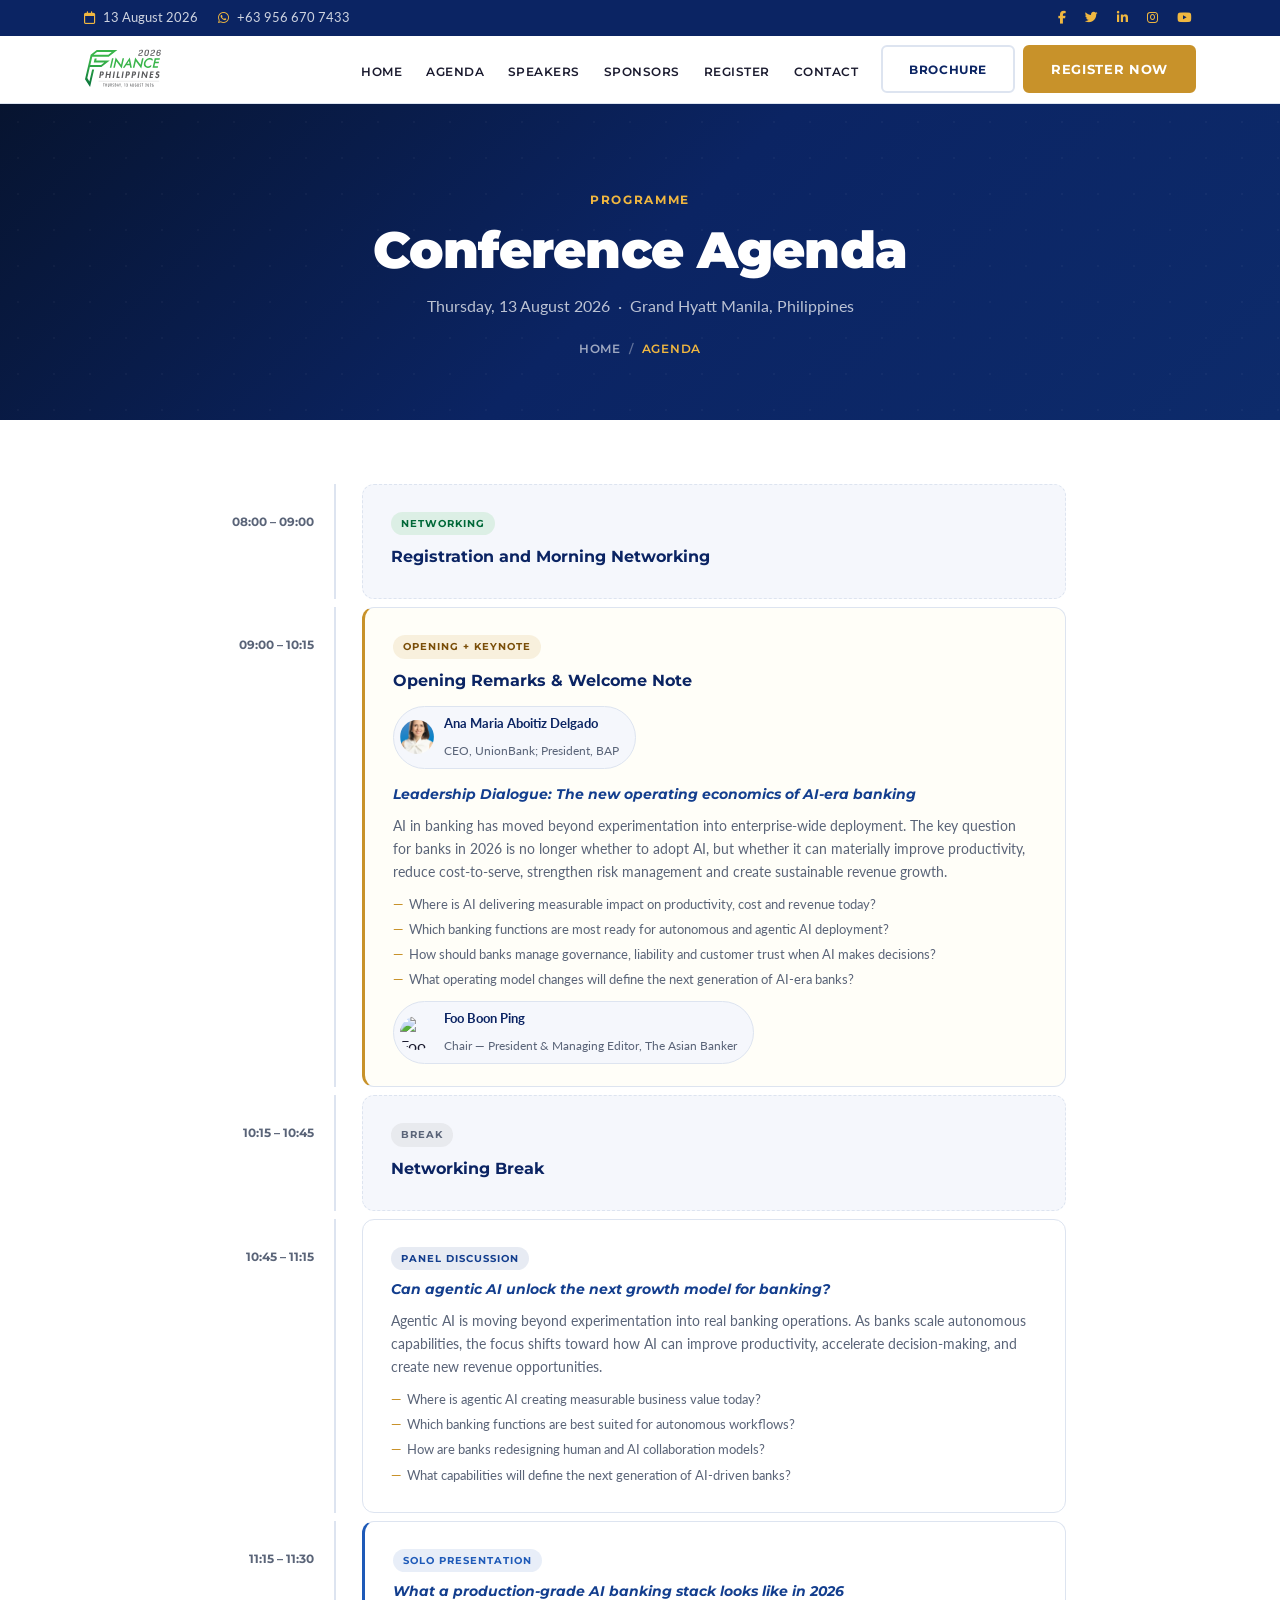
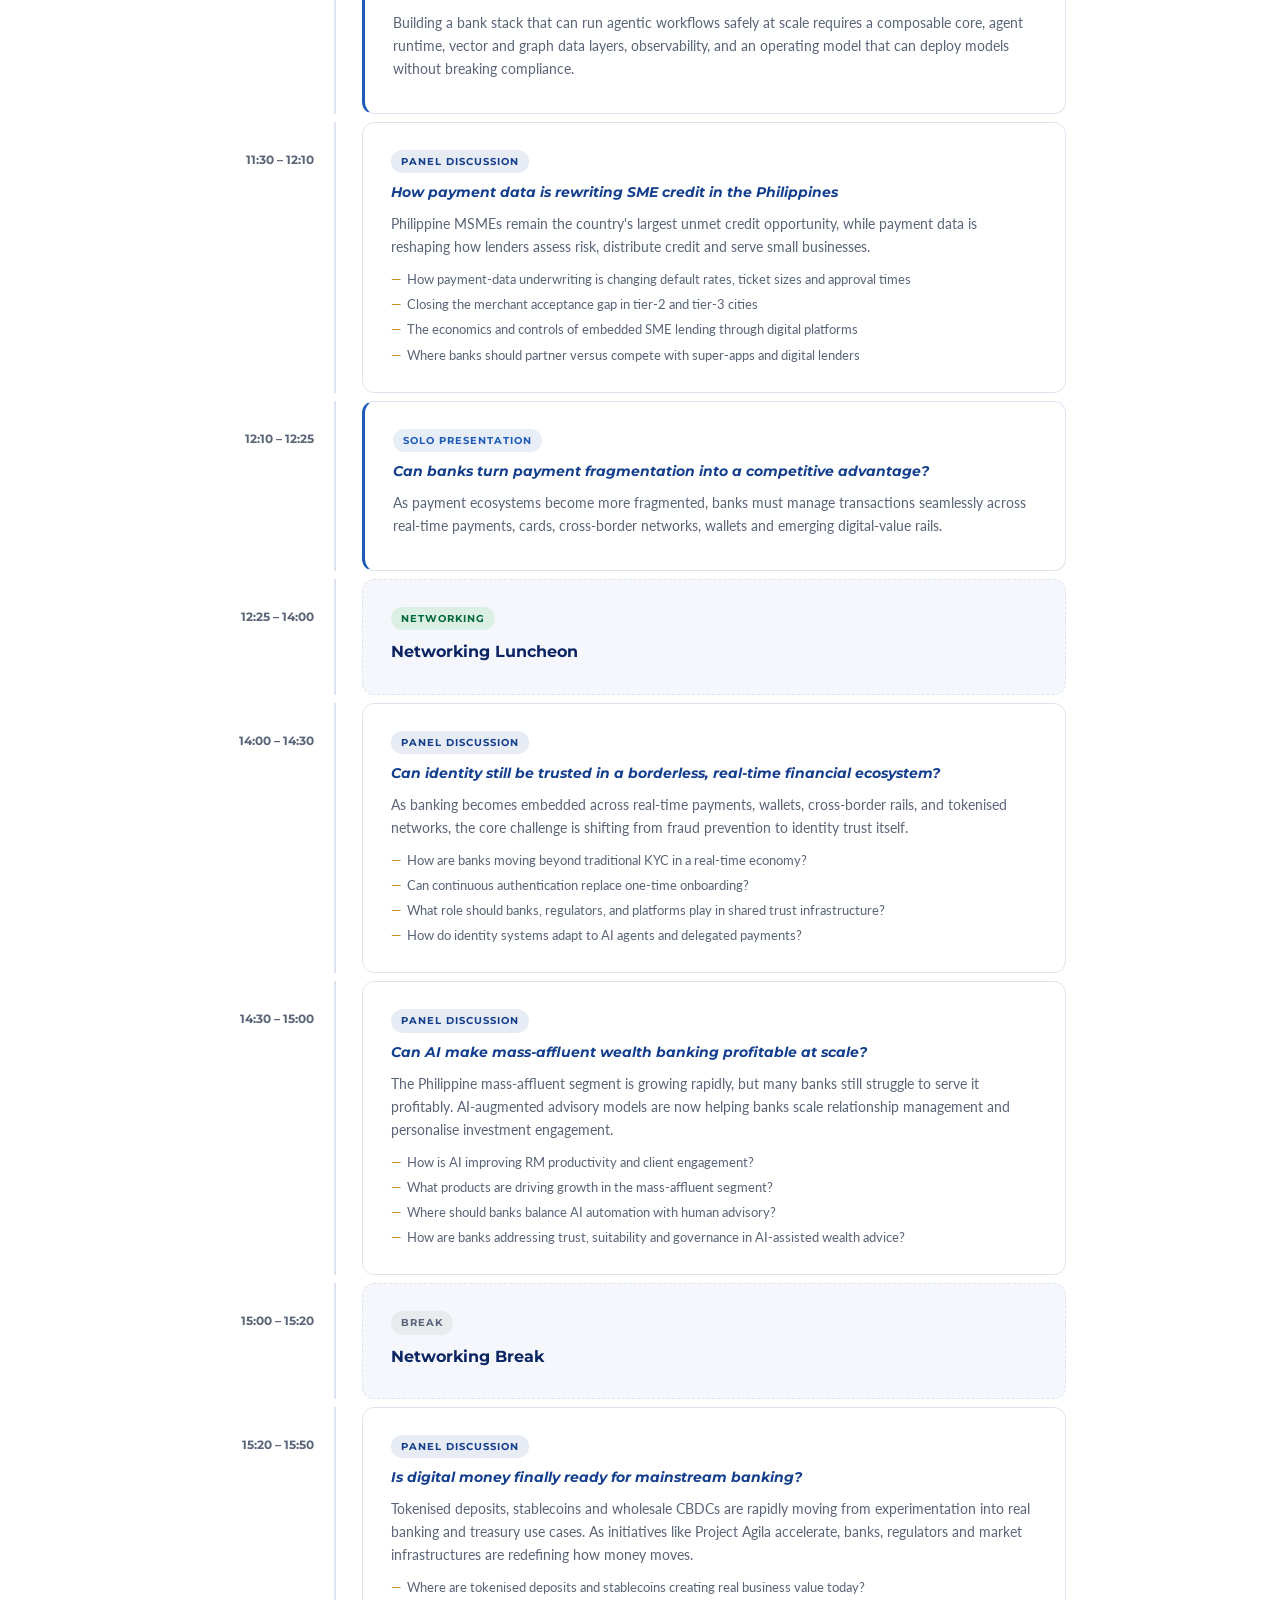
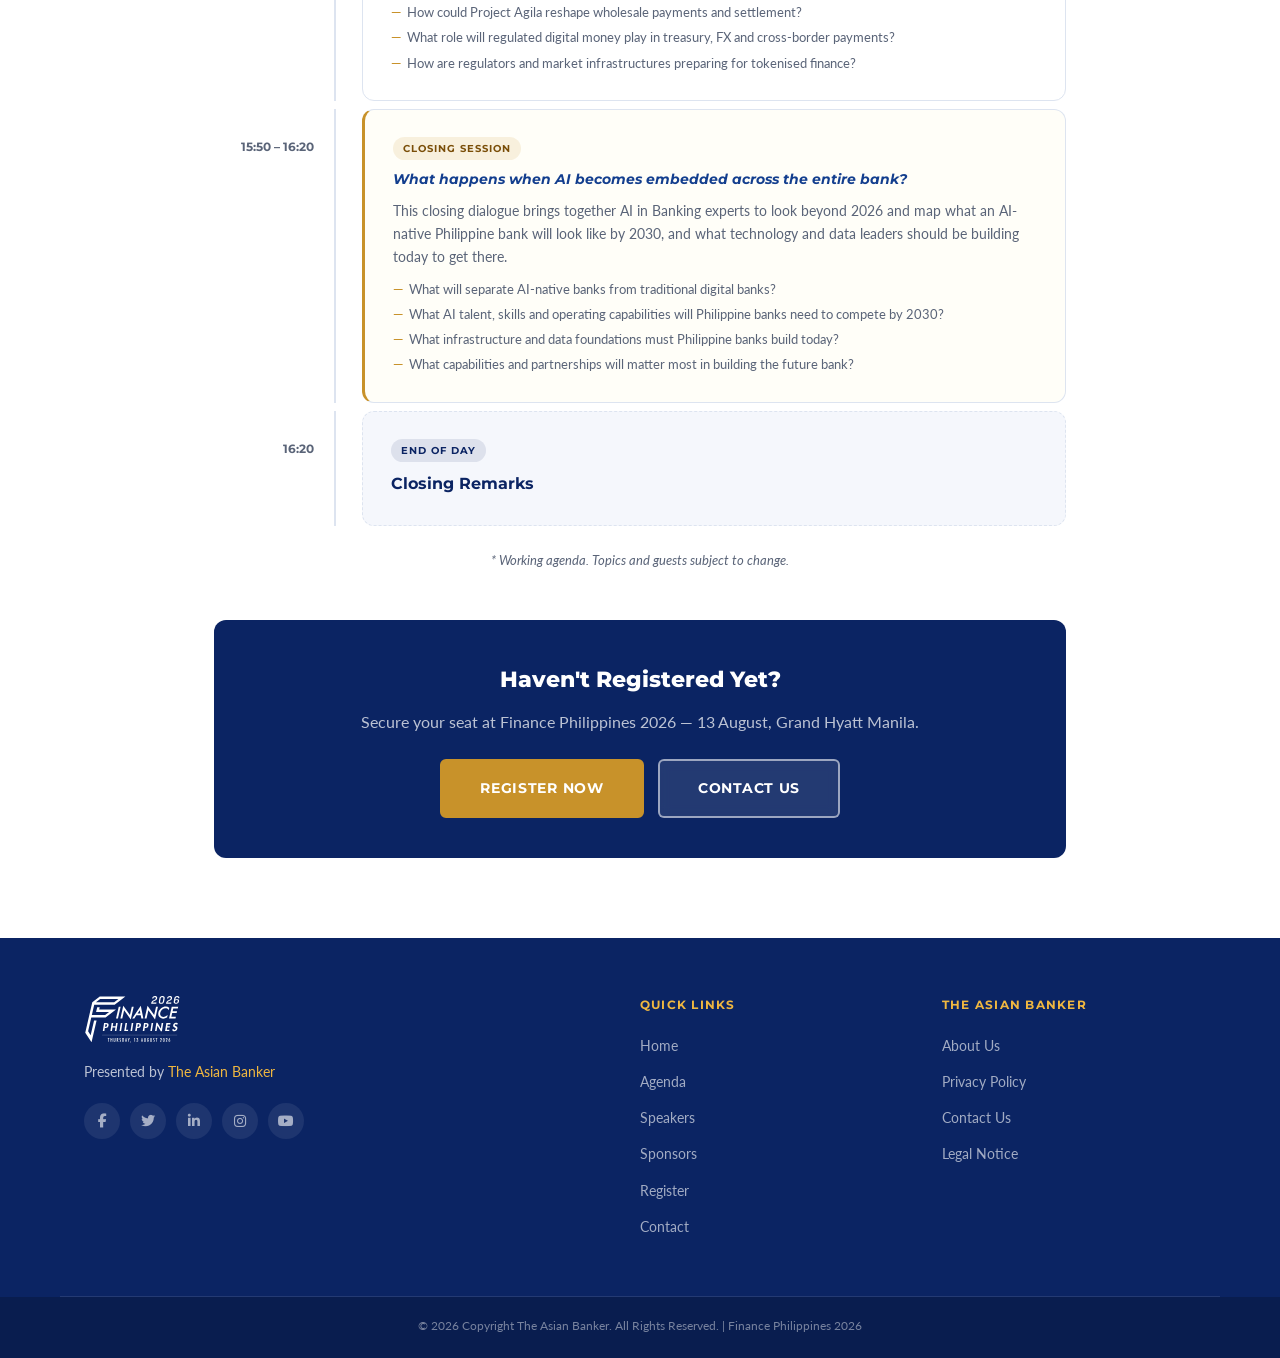
==== agenda.html @ be57d6a5 "Add files via upload" ====
<!DOCTYPE html>
<html lang="en">
<head>
  <meta charset="UTF-8"/>
  <meta name="viewport" content="width=device-width, initial-scale=1.0"/>
  <title>Conference Agenda | Finance Philippines 2026</title>
  <link rel="stylesheet" href="style.css"/>
  <link rel="stylesheet" href="inner.css"/>
  <link href="https://fonts.googleapis.com/css2?family=Lato:wght@300;400;700;900&family=Montserrat:wght@400;600;700;800;900&display=swap" rel="stylesheet"/>
  <link rel="stylesheet" href="https://cdnjs.cloudflare.com/ajax/libs/font-awesome/6.5.0/css/all.min.css"/>
</head>
<body>
<div class="topbar">
  <div class="topbar-inner">
    <span><i class="fa-regular fa-calendar"></i> 13 August 2026</span>
    <span><a href="https://wa.me/639566707433"><i class="fab fa-whatsapp"></i> +63 956 670 7433</a></span>
    <span class="topbar-social">
      <a href="https://www.facebook.com/TheAsianBanker" target="_blank"><i class="fab fa-facebook-f"></i></a>
      <a href="https://twitter.com/theasianbanker" target="_blank"><i class="fab fa-twitter"></i></a>
      <a href="https://www.linkedin.com/company/the-asian-banker" target="_blank"><i class="fab fa-linkedin-in"></i></a>
      <a href="https://instagram.com/theasianbankerofficial/" target="_blank"><i class="fab fa-instagram"></i></a>
      <a href="https://www.youtube.com/user/theasianbanker" target="_blank"><i class="fab fa-youtube"></i></a>
    </span>
  </div>
</div>
<nav class="navbar" id="navbar">
  <div class="nav-inner">
    <a href="index.html" class="nav-logo">
      <img src="TAB-Finance_Philippines-logo-01.svg" alt="Finance Philippines 2026" class="nav-logo-img"/>
    </a>
    <button class="nav-toggle" id="navToggle"><i class="fas fa-bars"></i></button>
    <ul class="nav-links" id="navLinks">
      <li><a href="index.html">Home</a></li>
      <li><a href="agenda.html">Agenda</a></li>
      <li><a href="speakers.html">Speakers</a></li>
      <li><a href="sponsors.html">Sponsors</a></li>
      <li><a href="register.html">Register</a></li>
      <li><a href="contact.html">Contact</a></li>
    </ul>
    <div class="nav-ctas">
      <a href="register.html" class="btn btn-outline-nav">Brochure</a>
      <a href="register.html" class="btn btn-primary">Register Now</a>
    </div>
  </div>
</nav>

<div class="inner-hero">
  <div class="container inner-hero-content">
    <span class="inner-hero-eyebrow">Programme</span>
    <h1>Conference Agenda</h1>
    <p>Thursday, 13 August 2026 &nbsp;·&nbsp; Grand Hyatt Manila, Philippines</p>
    <div class="inner-breadcrumb">
      <a href="index.html">Home</a><span>/</span><span class="current">Agenda</span>
    </div>
  </div>
</div>

<div class="inner-body">
  <div class="container" style="max-width:900px">

    <div class="agenda-inner-item" style="margin-bottom:8px">
      <div class="agenda-inner-time"><span>08:00 – 09:00</span></div>
      <div class="agenda-inner-body is-break"><span class="agenda-tag tag-networking">Networking</span>
        <p class="agenda-inner-title">Registration and Morning Networking</p></div>
    </div>

    <div class="agenda-inner-item">
      <div class="agenda-inner-time"><span>09:00 – 10:15</span></div>
      <div class="agenda-inner-body is-keynote">
        <span class="agenda-tag tag-keynote">Opening + Keynote</span>
        <p class="agenda-inner-title">Opening Remarks &amp; Welcome Note</p>
        <div class="agenda-inner-speaker">
          <img src="Ana-Maria.jpg" alt="Ana Maria Aboitiz Delgado"/>
          <div><strong>Ana Maria Aboitiz Delgado</strong><span>CEO, UnionBank; President, BAP</span></div>
        </div>
        <p class="agenda-inner-sub" style="margin-top:14px">Leadership Dialogue: The new operating economics of AI-era banking</p>
        <p class="agenda-inner-desc">AI in banking has moved beyond experimentation into enterprise-wide deployment. The key question for banks in 2026 is no longer whether to adopt AI, but whether it can materially improve productivity, reduce cost-to-serve, strengthen risk management and create sustainable revenue growth.</p>
        <ul class="agenda-inner-bullets">
          <li>Where is AI delivering measurable impact on productivity, cost and revenue today?</li>
          <li>Which banking functions are most ready for autonomous and agentic AI deployment?</li>
          <li>How should banks manage governance, liability and customer trust when AI makes decisions?</li>
          <li>What operating model changes will define the next generation of AI-era banks?</li>
        </ul>
        <div class="agenda-inner-speaker" style="margin-top:12px">
          <img src="https://www.theasianbanker.com/finance-philippines-2026/images/speaker-2025/Foo-Boon.png" alt="Foo Boon Ping"/>
          <div><strong>Foo Boon Ping</strong><span>Chair — President &amp; Managing Editor, The Asian Banker</span></div>
        </div>
      </div>
    </div>

    <div class="agenda-inner-item">
      <div class="agenda-inner-time"><span>10:15 – 10:45</span></div>
      <div class="agenda-inner-body is-break"><span class="agenda-tag tag-break">Break</span>
        <p class="agenda-inner-title">Networking Break</p></div>
    </div>

    <div class="agenda-inner-item">
      <div class="agenda-inner-time"><span>10:45 – 11:15</span></div>
      <div class="agenda-inner-body">
        <span class="agenda-tag tag-panel">Panel Discussion</span>
        <p class="agenda-inner-sub">Can agentic AI unlock the next growth model for banking?</p>
        <p class="agenda-inner-desc">Agentic AI is moving beyond experimentation into real banking operations. As banks scale autonomous capabilities, the focus shifts toward how AI can improve productivity, accelerate decision-making, and create new revenue opportunities.</p>
        <ul class="agenda-inner-bullets">
          <li>Where is agentic AI creating measurable business value today?</li>
          <li>Which banking functions are best suited for autonomous workflows?</li>
          <li>How are banks redesigning human and AI collaboration models?</li>
          <li>What capabilities will define the next generation of AI-driven banks?</li>
        </ul>
      </div>
    </div>

    <div class="agenda-inner-item">
      <div class="agenda-inner-time"><span>11:15 – 11:30</span></div>
      <div class="agenda-inner-body is-solo">
        <span class="agenda-tag tag-solo">Solo Presentation</span>
        <p class="agenda-inner-sub">What a production-grade AI banking stack looks like in 2026</p>
        <p class="agenda-inner-desc">Building a bank stack that can run agentic workflows safely at scale requires a composable core, agent runtime, vector and graph data layers, observability, and an operating model that can deploy models without breaking compliance.</p>
      </div>
    </div>

    <div class="agenda-inner-item">
      <div class="agenda-inner-time"><span>11:30 – 12:10</span></div>
      <div class="agenda-inner-body">
        <span class="agenda-tag tag-panel">Panel Discussion</span>
        <p class="agenda-inner-sub">How payment data is rewriting SME credit in the Philippines</p>
        <p class="agenda-inner-desc">Philippine MSMEs remain the country's largest unmet credit opportunity, while payment data is reshaping how lenders assess risk, distribute credit and serve small businesses.</p>
        <ul class="agenda-inner-bullets">
          <li>How payment-data underwriting is changing default rates, ticket sizes and approval times</li>
          <li>Closing the merchant acceptance gap in tier-2 and tier-3 cities</li>
          <li>The economics and controls of embedded SME lending through digital platforms</li>
          <li>Where banks should partner versus compete with super-apps and digital lenders</li>
        </ul>
      </div>
    </div>

    <div class="agenda-inner-item">
      <div class="agenda-inner-time"><span>12:10 – 12:25</span></div>
      <div class="agenda-inner-body is-solo">
        <span class="agenda-tag tag-solo">Solo Presentation</span>
        <p class="agenda-inner-sub">Can banks turn payment fragmentation into a competitive advantage?</p>
        <p class="agenda-inner-desc">As payment ecosystems become more fragmented, banks must manage transactions seamlessly across real-time payments, cards, cross-border networks, wallets and emerging digital-value rails.</p>
      </div>
    </div>

    <div class="agenda-inner-item">
      <div class="agenda-inner-time"><span>12:25 – 14:00</span></div>
      <div class="agenda-inner-body is-break"><span class="agenda-tag tag-networking">Networking</span>
        <p class="agenda-inner-title">Networking Luncheon</p></div>
    </div>

    <div class="agenda-inner-item">
      <div class="agenda-inner-time"><span>14:00 – 14:30</span></div>
      <div class="agenda-inner-body">
        <span class="agenda-tag tag-panel">Panel Discussion</span>
        <p class="agenda-inner-sub">Can identity still be trusted in a borderless, real-time financial ecosystem?</p>
        <p class="agenda-inner-desc">As banking becomes embedded across real-time payments, wallets, cross-border rails, and tokenised networks, the core challenge is shifting from fraud prevention to identity trust itself.</p>
        <ul class="agenda-inner-bullets">
          <li>How are banks moving beyond traditional KYC in a real-time economy?</li>
          <li>Can continuous authentication replace one-time onboarding?</li>
          <li>What role should banks, regulators, and platforms play in shared trust infrastructure?</li>
          <li>How do identity systems adapt to AI agents and delegated payments?</li>
        </ul>
      </div>
    </div>

    <div class="agenda-inner-item">
      <div class="agenda-inner-time"><span>14:30 – 15:00</span></div>
      <div class="agenda-inner-body">
        <span class="agenda-tag tag-panel">Panel Discussion</span>
        <p class="agenda-inner-sub">Can AI make mass-affluent wealth banking profitable at scale?</p>
        <p class="agenda-inner-desc">The Philippine mass-affluent segment is growing rapidly, but many banks still struggle to serve it profitably. AI-augmented advisory models are now helping banks scale relationship management and personalise investment engagement.</p>
        <ul class="agenda-inner-bullets">
          <li>How is AI improving RM productivity and client engagement?</li>
          <li>What products are driving growth in the mass-affluent segment?</li>
          <li>Where should banks balance AI automation with human advisory?</li>
          <li>How are banks addressing trust, suitability and governance in AI-assisted wealth advice?</li>
        </ul>
      </div>
    </div>

    <div class="agenda-inner-item">
      <div class="agenda-inner-time"><span>15:00 – 15:20</span></div>
      <div class="agenda-inner-body is-break"><span class="agenda-tag tag-break">Break</span>
        <p class="agenda-inner-title">Networking Break</p></div>
    </div>

    <div class="agenda-inner-item">
      <div class="agenda-inner-time"><span>15:20 – 15:50</span></div>
      <div class="agenda-inner-body">
        <span class="agenda-tag tag-panel">Panel Discussion</span>
        <p class="agenda-inner-sub">Is digital money finally ready for mainstream banking?</p>
        <p class="agenda-inner-desc">Tokenised deposits, stablecoins and wholesale CBDCs are rapidly moving from experimentation into real banking and treasury use cases. As initiatives like Project Agila accelerate, banks, regulators and market infrastructures are redefining how money moves.</p>
        <ul class="agenda-inner-bullets">
          <li>Where are tokenised deposits and stablecoins creating real business value today?</li>
          <li>How could Project Agila reshape wholesale payments and settlement?</li>
          <li>What role will regulated digital money play in treasury, FX and cross-border payments?</li>
          <li>How are regulators and market infrastructures preparing for tokenised finance?</li>
        </ul>
      </div>
    </div>

    <div class="agenda-inner-item">
      <div class="agenda-inner-time"><span>15:50 – 16:20</span></div>
      <div class="agenda-inner-body is-keynote">
        <span class="agenda-tag tag-keynote">Closing Session</span>
        <p class="agenda-inner-sub">What happens when AI becomes embedded across the entire bank?</p>
        <p class="agenda-inner-desc">This closing dialogue brings together AI in Banking experts to look beyond 2026 and map what an AI-native Philippine bank will look like by 2030, and what technology and data leaders should be building today to get there.</p>
        <ul class="agenda-inner-bullets">
          <li>What will separate AI-native banks from traditional digital banks?</li>
          <li>What AI talent, skills and operating capabilities will Philippine banks need to compete by 2030?</li>
          <li>What infrastructure and data foundations must Philippine banks build today?</li>
          <li>What capabilities and partnerships will matter most in building the future bank?</li>
        </ul>
      </div>
    </div>

    <div class="agenda-inner-item">
      <div class="agenda-inner-time"><span>16:20</span></div>
      <div class="agenda-inner-body is-break"><span class="agenda-tag tag-closing">End of Day</span>
        <p class="agenda-inner-title">Closing Remarks</p></div>
    </div>

    <p style="text-align:center;font-size:.8rem;color:var(--muted);margin-top:24px;font-style:italic">* Working agenda. Topics and guests subject to change.</p>

    <div style="text-align:center;margin-top:48px;padding:40px;background:var(--blue-deep);border-radius:var(--r-lg)">
      <h3 style="font-family:'Montserrat',sans-serif;font-size:1.4rem;font-weight:800;color:var(--white);margin-bottom:10px">Haven't Registered Yet?</h3>
      <p style="color:rgba(255,255,255,.72);margin-bottom:24px">Secure your seat at Finance Philippines 2026 — 13 August, Grand Hyatt Manila.</p>
      <div style="display:flex;gap:14px;justify-content:center;flex-wrap:wrap">
        <a href="https://www.theasianbanker.com/finance-philippines-2026/register-now" class="btn btn-primary btn-lg" target="_blank">Register Now</a>
        <a href="contact.html" class="btn btn-ghost btn-lg">Contact Us</a>
      </div>
    </div>
  </div>
</div>

<footer class="footer">
  <div class="container footer-inner">
    <div class="footer-brand">
      <img src="TAB-Finance_Philippines-logo-01.svg" alt="Finance Philippines 2026" class="footer-logo"/>
      <p>Presented by <a href="https://www.theasianbanker.com" target="_blank">The Asian Banker</a></p>
      <div class="footer-social">
        <a href="https://www.facebook.com/TheAsianBanker" target="_blank"><i class="fab fa-facebook-f"></i></a>
        <a href="https://twitter.com/theasianbanker" target="_blank"><i class="fab fa-twitter"></i></a>
        <a href="https://www.linkedin.com/company/the-asian-banker" target="_blank"><i class="fab fa-linkedin-in"></i></a>
        <a href="https://instagram.com/theasianbankerofficial/" target="_blank"><i class="fab fa-instagram"></i></a>
        <a href="https://www.youtube.com/user/theasianbanker" target="_blank"><i class="fab fa-youtube"></i></a>
      </div>
    </div>
    <div class="footer-links"><h5>Quick Links</h5><ul>
      <li><a href="index.html">Home</a></li>
      <li><a href="agenda.html">Agenda</a></li>
      <li><a href="speakers.html">Speakers</a></li>
      <li><a href="sponsors.html">Sponsors</a></li>
      <li><a href="register.html">Register</a></li>
      <li><a href="contact.html">Contact</a></li>
    </ul></div>
    <div class="footer-links"><h5>The Asian Banker</h5><ul>
      <li><a href="https://www.theasianbanker.com/tab-about-us" target="_blank">About Us</a></li>
      <li><a href="https://www.theasianbanker.com/tab-privacy-policy" target="_blank">Privacy Policy</a></li>
      <li><a href="https://www.theasianbanker.com/tab-contact-us" target="_blank">Contact Us</a></li>
      <li><a href="https://www.theasianbanker.com/legal-notice" target="_blank">Legal Notice</a></li>
    </ul></div>
  </div>
  <div class="footer-bottom"><div class="container">
    <p>© 2026 Copyright The Asian Banker. All Rights Reserved. | Finance Philippines 2026</p>
  </div></div>
</footer>
<a href="#" class="back-to-top" id="backToTop"><i class="fas fa-chevron-up"></i></a>
<script>
  window.addEventListener("scroll",()=>{
    document.getElementById("navbar").classList.toggle("scrolled",window.scrollY>60);
    document.getElementById("backToTop").classList.toggle("visible",window.scrollY>300);
  });
  document.getElementById("navToggle").addEventListener("click",()=>{
    document.getElementById("navLinks").classList.toggle("open");
  });
</script>
</body>
</html>
---- style.css ----
/* ============================================================
   Finance Philippines 2026 — style.css v6
   ============================================================ */
*,*::before,*::after{box-sizing:border-box;margin:0;padding:0}
:root{
  --blue-deep:#0b2463;--blue-mid:#133e8e;--blue-light:#1e5ab8;--blue-pale:#e8eef8;
  --green:#39b54a;--green-dark:#006838;
  --gold:#c8922a;--gold-lt:#f0b740;
  --white:#ffffff;--off-white:#f5f7fc;
  --text:#1a1a2e;--muted:#5a6478;--border:#dde4f0;
  --sh-sm:0 2px 8px rgba(11,36,99,.07);
  --sh-md:0 6px 24px rgba(11,36,99,.13);
  --sh-lg:0 16px 48px rgba(11,36,99,.18);
  --r:6px;--r-lg:12px;--t:.22s ease;--nav-h:68px;
}
html{scroll-behavior:smooth}
body{font-family:'Lato',sans-serif;color:var(--text);background:var(--white);line-height:1.7;font-size:16px}
img{max-width:100%;height:auto;display:block}
a{color:inherit;text-decoration:none;transition:color var(--t)}
ul{list-style:none}
.container{max-width:1160px;margin:0 auto;padding:0 24px}

/* BUTTONS */
.btn{display:inline-flex;align-items:center;justify-content:center;gap:8px;padding:11px 26px;border-radius:var(--r);font-family:'Montserrat',sans-serif;font-weight:700;font-size:.82rem;letter-spacing:.05em;text-transform:uppercase;cursor:pointer;border:2px solid transparent;transition:all var(--t);white-space:nowrap}
.btn:hover{transform:translateY(-2px)}
.btn-primary{background:var(--gold);color:var(--white);border-color:var(--gold)}
.btn-primary:hover{background:#a87220;border-color:#a87220;box-shadow:0 4px 16px rgba(200,146,42,.4)}
.btn-outline{background:transparent;color:var(--blue-deep);border-color:var(--blue-deep)}
.btn-outline:hover{background:var(--blue-deep);color:var(--white)}
.btn-outline-nav{background:transparent;color:var(--blue-deep);border-color:var(--border);font-size:.78rem}
.btn-outline-nav:hover{border-color:var(--blue-mid);background:var(--off-white)}
.btn-ghost{background:rgba(255,255,255,.10);color:var(--white);border-color:rgba(255,255,255,.55);backdrop-filter:blur(6px)}
.btn-ghost:hover{background:rgba(255,255,255,.22);border-color:rgba(255,255,255,.9)}
.btn-gold{background:var(--gold);color:var(--white);border-color:var(--gold)}
.btn-gold:hover{background:#a87220;box-shadow:0 4px 16px rgba(200,146,42,.4)}
.btn-white-outline{background:rgba(255,255,255,.08);color:var(--white);border-color:rgba(255,255,255,.4)}
.btn-white-outline:hover{background:rgba(255,255,255,.18);border-color:rgba(255,255,255,.8)}
.btn-lg{padding:15px 38px;font-size:.9rem}
.btn-full{width:100%}

/* TOPBAR */
.topbar{background:var(--blue-deep);color:rgba(255,255,255,.8);font-size:.8rem;padding:7px 0}
.topbar-inner{display:flex;align-items:center;gap:20px;max-width:1160px;margin:0 auto;padding:0 24px;flex-wrap:wrap}
.topbar a{color:rgba(255,255,255,.8)}.topbar a:hover{color:var(--gold-lt)}
.topbar i{margin-right:5px;color:var(--gold-lt)}
.topbar-social{margin-left:auto;display:flex;gap:14px}

/* NAVBAR */
.navbar{position:sticky;top:0;z-index:1000;background:var(--white);border-bottom:1px solid var(--border);height:var(--nav-h);transition:box-shadow var(--t)}
.navbar.scrolled{box-shadow:var(--sh-md)}
.nav-inner{display:flex;align-items:center;gap:12px;height:100%;max-width:1160px;margin:0 auto;padding:0 24px}
.nav-logo{flex-shrink:0}.nav-logo-img{height:42px;width:auto}
.nav-links{display:flex;align-items:center;gap:2px;margin-left:auto}
.nav-links a{padding:7px 11px;font-family:'Montserrat',sans-serif;font-size:.76rem;font-weight:600;letter-spacing:.04em;color:var(--text);border-radius:var(--r);text-transform:uppercase}
.nav-links a:hover{color:var(--blue-mid);background:var(--off-white)}
.nav-ctas{display:flex;gap:8px;flex-shrink:0}
.nav-toggle{display:none;background:none;border:none;font-size:1.4rem;color:var(--blue-deep);cursor:pointer;margin-left:auto}

/* HERO — VIDEO */
.hero{position:relative;min-height:100vh;display:flex;align-items:center;justify-content:center;text-align:center;padding:80px 24px 70px;overflow:hidden;background:#040c28}
.hero-video{position:absolute;inset:0;width:100%;height:100%;object-fit:cover;object-position:center;z-index:0}
.hero-overlay{position:absolute;inset:0;z-index:1;background:linear-gradient(to bottom,rgba(4,12,40,.72) 0%,rgba(8,22,66,.52) 35%,rgba(8,22,66,.55) 65%,rgba(4,12,40,.82) 100%)}
.hero-vignette{position:absolute;inset:0;z-index:2;background:radial-gradient(ellipse 85% 75% at 50% 50%,transparent 40%,rgba(4,10,35,.65) 100%);pointer-events:none}
.hero-content{position:relative;z-index:3;max-width:1000px}
.hero-theme{font-family:'Montserrat',sans-serif;font-size:clamp(3.8rem,9vw,7rem);font-weight:900;color:var(--white);line-height:1.0;letter-spacing:-.03em;margin-bottom:40px;text-shadow:0 2px 4px rgba(0,0,0,.6),0 8px 24px rgba(0,0,0,.5),0 0 80px rgba(4,12,40,.7)}
.hero-theme span{color:var(--gold-lt);display:block}
.hero-meta-strip{display:flex;justify-content:center;align-items:center;flex-wrap:wrap;gap:8px 16px;margin-bottom:52px}
.hero-meta-item{display:flex;align-items:center;gap:10px;color:rgba(255,255,255,.97);font-size:1.2rem;font-weight:700;font-family:'Montserrat',sans-serif;text-shadow:0 1px 8px rgba(0,0,0,.6)}
.hero-meta-item i{color:var(--gold-lt);font-size:1.05rem}
.hero-meta-sep{color:rgba(255,255,255,.35);font-size:1.8rem;line-height:1}
.hero-buttons{display:flex;gap:16px;justify-content:center;flex-wrap:wrap}
.hero-scroll-hint{position:absolute;bottom:28px;left:50%;transform:translateX(-50%);color:rgba(255,255,255,.5);font-size:1.1rem;animation:bounce 2.2s infinite;z-index:3}
@keyframes bounce{0%,100%{transform:translateX(-50%) translateY(0)}50%{transform:translateX(-50%) translateY(9px)}}

/* SECTIONS */
.section{padding:80px 0}
.section-header{text-align:center;margin-bottom:48px}
.section-eyebrow{display:inline-block;font-family:'Montserrat',sans-serif;font-size:.74rem;font-weight:700;letter-spacing:.14em;text-transform:uppercase;color:var(--green);margin-bottom:10px}
.eyebrow-gold{color:var(--gold-lt)}
.eyebrow-light{color:rgba(255,255,255,.6)}
.section-title{font-family:'Montserrat',sans-serif;font-size:clamp(1.6rem,3.5vw,2.2rem);font-weight:800;color:var(--blue-deep);margin-bottom:12px}
.title-bar{width:48px;height:4px;background:var(--gold);border-radius:4px;margin:0 auto 14px}
.section-sub{color:var(--muted);font-size:.96rem;max-width:600px;margin:0 auto}
.section-footer{text-align:center;margin-top:40px}

/* ============================================================
   ABOUT — with 16:9 video embed
   ============================================================ */
.about-section{background:var(--white)}
.about-top-grid{display:grid;grid-template-columns:1fr 460px;gap:48px;align-items:start;margin-bottom:36px}
.about-text p{color:var(--text);margin-bottom:16px;line-height:1.82;font-size:.97rem}
.about-text strong{color:var(--blue-deep)}
.about-actions{display:flex;gap:12px;margin-top:28px;flex-wrap:wrap}

/* 16:9 video wrapper */
.about-video-col{}
.about-video-wrap{
  position:relative;width:100%;padding-bottom:56.25%; /* 16:9 */
  height:0;overflow:hidden;border-radius:var(--r-lg);
  box-shadow:var(--sh-lg);background:var(--blue-deep);
}
.about-video-wrap iframe{
  position:absolute;top:0;left:0;width:100%;height:100%;
  border:0;border-radius:var(--r-lg);
}
.about-video-caption{margin-top:10px;font-size:.82rem;color:var(--muted);display:flex;align-items:center;gap:6px;font-style:italic}
.about-video-caption i{color:var(--gold)}

/* 3 real photos */
.about-photos-grid{display:grid;grid-template-columns:repeat(3,1fr);gap:16px;margin-bottom:32px}
.about-photo-wrap{position:relative;border-radius:var(--r-lg);overflow:hidden;aspect-ratio:4/3;background:linear-gradient(135deg,var(--blue-deep),var(--blue-mid))}
.about-photo-wrap img{width:100%;height:100%;object-fit:cover;transition:transform .4s ease}
.about-photo-wrap:hover img{transform:scale(1.05)}
.about-photo-wrap.photo-fallback::after{content:'Photo';position:absolute;inset:0;display:flex;align-items:center;justify-content:center;color:rgba(255,255,255,.4);font-size:.8rem}
.photo-overlay-text{position:absolute;bottom:0;left:0;right:0;background:linear-gradient(transparent,rgba(4,12,40,.75));color:rgba(255,255,255,.9);font-family:'Montserrat',sans-serif;font-size:.75rem;font-weight:700;text-transform:uppercase;letter-spacing:.08em;padding:18px 12px 10px;text-align:center}

.about-facts-bar{display:flex;align-items:center;justify-content:space-around;background:var(--blue-deep);border-radius:var(--r-lg);padding:28px 36px;flex-wrap:wrap;gap:16px}
.fact-item{display:flex;align-items:center;gap:12px}
.fact-item i{color:var(--gold-lt);font-size:1.2rem;flex-shrink:0}
.fact-item strong{display:block;font-family:'Montserrat',sans-serif;font-size:.72rem;font-weight:700;text-transform:uppercase;letter-spacing:.08em;color:var(--gold-lt);margin-bottom:2px}
.fact-item span{font-size:.9rem;color:rgba(255,255,255,.85)}
.fact-divider{width:1px;height:40px;background:rgba(255,255,255,.15);flex-shrink:0}

/* SESSIONS + WHO ATTENDS */
.sw-section{background:linear-gradient(160deg,#071430 0%,var(--blue-deep) 45%,#0d2b6b 100%);padding:88px 0;position:relative;overflow:hidden}
.sw-section::before{content:'';position:absolute;inset:0;pointer-events:none;background-image:radial-gradient(circle,rgba(255,255,255,.03) 1px,transparent 1px);background-size:40px 40px}
.sw-header-row{display:flex;flex-direction:column;align-items:flex-start;gap:10px;margin-bottom:48px;position:relative;z-index:1}
.sw-header-left .section-eyebrow{color:var(--gold-lt)}
.sw-main-title{font-family:'Montserrat',sans-serif;font-size:clamp(1.8rem,4vw,2.8rem);font-weight:900;color:var(--white);line-height:1.1;letter-spacing:-.02em}
.sw-main-sub{font-size:.97rem;color:rgba(255,255,255,.65);line-height:1.65;max-width:100%}
.sw-header-right p{font-size:.97rem;color:rgba(255,255,255,.65);max-width:380px;line-height:1.65}
.sw-grid{display:grid;grid-template-columns:1fr 1px 1fr;gap:0;align-items:stretch;position:relative;z-index:1}
.sw-vert-divider{background:linear-gradient(to bottom,transparent,rgba(255,255,255,.2) 20%,rgba(255,255,255,.2) 80%,transparent);align-self:stretch;margin:0 40px}
.sw-panel{padding:0 8px;display:flex;flex-direction:column}
.sw-panel-label{display:flex;align-items:center;gap:14px;margin-bottom:28px;padding-bottom:20px;border-bottom:1px solid rgba(255,255,255,.12)}
.sw-label-icon{width:48px;height:48px;border-radius:12px;background:rgba(255,255,255,.10);border:1.5px solid rgba(255,255,255,.2);display:flex;align-items:center;justify-content:center;color:var(--white);font-size:1.2rem;flex-shrink:0}
.sw-icon-gold{background:rgba(200,146,42,.2);border-color:rgba(200,146,42,.5);color:var(--gold-lt)}
.sw-panel-label h3{font-family:'Montserrat',sans-serif;font-size:clamp(1.25rem,2.5vw,1.7rem);font-weight:800;color:var(--white);line-height:1.1}
.sessions-list{display:flex;flex-direction:column;gap:8px;flex:1}
.session-item{display:flex;align-items:flex-start;gap:16px;background:rgba(255,255,255,.05);border:1px solid rgba(255,255,255,.09);border-left:3px solid transparent;border-radius:var(--r-lg);padding:14px 18px;transition:all .2s ease}
.session-item:hover{background:rgba(255,255,255,.10);border-left-color:var(--gold-lt);transform:translateX(5px)}
.session-num{font-family:'Montserrat',sans-serif;font-size:.68rem;font-weight:900;color:var(--gold-lt);letter-spacing:.06em;flex-shrink:0;min-width:22px;padding-top:2px}
.session-text{font-size:.92rem;color:rgba(255,255,255,.88);line-height:1.45}
.who-intro{font-size:.88rem;color:rgba(255,255,255,.65);line-height:1.7;margin-bottom:22px}
.who-list{display:flex;flex-direction:column;gap:10px;flex:1}
.who-list li{display:flex;align-items:flex-start;gap:14px;background:rgba(255,255,255,.05);border:1px solid rgba(255,255,255,.09);border-left:3px solid transparent;border-radius:var(--r-lg);padding:14px 18px;transition:all .2s ease}
.who-list li:hover{background:rgba(255,255,255,.10);border-left-color:var(--gold-lt);transform:translateX(5px)}
.who-icon{width:36px;height:36px;border-radius:10px;background:rgba(200,146,42,.15);border:1.5px solid rgba(200,146,42,.35);display:flex;align-items:center;justify-content:center;color:var(--gold-lt);font-size:.85rem;flex-shrink:0;margin-top:1px}
.who-text strong{display:block;font-family:'Montserrat',sans-serif;font-size:.87rem;font-weight:700;color:var(--white);margin-bottom:2px}
.who-text span{font-size:.81rem;color:rgba(255,255,255,.6);line-height:1.4}
.sw-cta{margin-top:auto;padding-top:28px}

/* AGENDA */
.agenda-section{background:var(--off-white)}
.agenda-timeline{position:relative;max-width:900px;margin:0 auto}
.agenda-timeline::before{content:'';position:absolute;left:132px;top:0;bottom:0;width:2px;background:linear-gradient(to bottom,var(--blue-pale),var(--border) 50%,var(--blue-pale))}
.agenda-item{display:grid;grid-template-columns:132px 1fr;gap:0;margin-bottom:6px;position:relative}
.agenda-item::after{content:'';position:absolute;left:126px;top:26px;width:12px;height:12px;border-radius:50%;background:var(--border);border:2px solid var(--off-white);z-index:1}
.agenda-item-keynote::after{background:var(--gold)}
.agenda-item-break::after{background:var(--green)}
.agenda-item-solo::after{background:var(--blue-light)}
.agenda-time{padding:22px 24px 22px 0;text-align:right}
.time-label{font-family:'Montserrat',sans-serif;font-size:.74rem;font-weight:700;color:var(--muted);letter-spacing:.02em;line-height:1.4;white-space:nowrap}
.agenda-body{background:var(--white);border-radius:var(--r-lg);padding:22px 26px;margin-left:26px;border:1px solid var(--border);transition:box-shadow var(--t),transform var(--t)}
.agenda-item:hover .agenda-body{box-shadow:var(--sh-md);transform:translateX(3px)}
.agenda-item-break .agenda-body{background:#f9fafb;border-style:dashed;border-color:#d0d8ea}
.agenda-item-keynote .agenda-body{border-left:3px solid var(--gold);background:#fffef8}
.agenda-item-solo .agenda-body{border-left:3px solid var(--blue-light)}
.agenda-tag{display:inline-block;font-family:'Montserrat',sans-serif;font-size:.64rem;font-weight:700;text-transform:uppercase;letter-spacing:.1em;padding:3px 10px;border-radius:40px;margin-bottom:8px}
.tag-keynote{background:rgba(200,146,42,.13);color:#7a4e08}
.tag-panel{background:rgba(19,62,142,.10);color:var(--blue-mid)}
.tag-solo{background:rgba(30,90,184,.10);color:var(--blue-light)}
.tag-networking{background:rgba(57,181,74,.13);color:var(--green-dark)}
.tag-break{background:rgba(180,180,180,.2);color:var(--muted)}
.tag-closing{background:rgba(11,36,99,.10);color:var(--blue-deep)}
.agenda-title{font-family:'Montserrat',sans-serif;font-size:.97rem;font-weight:700;color:var(--blue-deep)}
.agenda-session-block{margin-top:14px;padding-top:14px;border-top:1px solid var(--border)}
.agenda-session-type{font-size:.76rem;font-weight:700;text-transform:uppercase;letter-spacing:.08em;color:var(--muted);margin-bottom:4px}
.agenda-session-title{font-family:'Montserrat',sans-serif;font-size:.95rem;font-weight:700;color:var(--blue-deep);line-height:1.4;margin-bottom:8px}
.agenda-session-desc{font-size:.87rem;color:var(--muted);line-height:1.65;margin-bottom:10px}
.agenda-bullets{margin:6px 0 0}
.agenda-bullets li{position:relative;padding-left:16px;font-size:.84rem;color:var(--muted);margin-bottom:5px;line-height:1.5}
.agenda-bullets li::before{content:'—';position:absolute;left:0;color:var(--gold);font-weight:700}
.agenda-speakers-row{display:flex;flex-wrap:wrap;gap:10px;margin:12px 0}
.agenda-speaker{display:flex;align-items:center;gap:10px;background:var(--off-white);border-radius:40px;padding:5px 14px 5px 5px;border:1px solid var(--border)}
.agenda-speaker img{width:34px;height:34px;border-radius:50%;object-fit:cover;flex-shrink:0}
.agenda-speaker strong{display:block;font-size:.8rem;font-weight:700;color:var(--blue-deep)}
.agenda-speaker span{display:block;font-size:.72rem;color:var(--muted)}
.agenda-disclaimer{text-align:center;font-size:.78rem;color:var(--muted);margin-top:24px;font-style:italic}

/* ============================================================
   SPEAKERS — FEATURED (4-col) + PAST (6-col smaller)
   ============================================================ */
.speakers-section{background:var(--white)}

/* Featured — large cards */
.speakers-grid-featured{display:grid;grid-template-columns:repeat(4,1fr);gap:24px;margin-bottom:48px}
.speaker-card{background:var(--white);border:1px solid var(--border);border-radius:var(--r-lg);overflow:hidden;box-shadow:var(--sh-sm);transition:box-shadow var(--t),transform var(--t)}
.speaker-card:hover{box-shadow:var(--sh-md);transform:translateY(-5px)}
.speaker-img-wrap{width:100%;aspect-ratio:3/4;overflow:hidden;background:var(--off-white)}
.speaker-img-wrap img{width:100%;height:100%;object-fit:cover;object-position:top;transition:transform .4s ease}
.speaker-card:hover .speaker-img-wrap img{transform:scale(1.05)}
.speaker-info{padding:14px 16px 18px}
.speaker-info h4{font-family:'Montserrat',sans-serif;font-size:.87rem;font-weight:700;color:var(--blue-deep);margin-bottom:4px;line-height:1.35}
.speaker-info p{font-size:.78rem;color:var(--muted);line-height:1.45}

/* Past speakers divider label */
.past-speakers-header{display:flex;align-items:center;gap:16px;margin-bottom:20px}
.past-speakers-header .section-eyebrow{white-space:nowrap;margin-bottom:0;font-size:.7rem}
.past-speakers-line{flex:1;height:1px;background:var(--border)}

/* Past speakers — smaller, 6-col */
.speakers-grid-past{display:grid;grid-template-columns:repeat(6,1fr);gap:14px;margin-bottom:32px}
.speaker-card-sm{background:var(--off-white);border:1px solid var(--border);border-radius:var(--r-lg);overflow:hidden;transition:box-shadow var(--t),transform var(--t)}
.speaker-card-sm:hover{box-shadow:var(--sh-md);transform:translateY(-3px)}
.speaker-img-sm{width:100%;aspect-ratio:1/1;overflow:hidden;background:var(--blue-pale)}
.speaker-img-sm img{width:100%;height:100%;object-fit:cover;object-position:top;transition:transform .4s ease}
.speaker-card-sm:hover .speaker-img-sm img{transform:scale(1.06)}
.speaker-info-sm{padding:8px 10px 10px}
.speaker-info-sm h5{font-family:'Montserrat',sans-serif;font-size:.75rem;font-weight:700;color:var(--blue-deep);margin-bottom:2px;line-height:1.3}
.speaker-info-sm p{font-size:.68rem;color:var(--muted);line-height:1.35}

/* ============================================================
   SPONSORS — Current (large) + Previous (smaller)
   ============================================================ */
.sponsors-section{background:var(--off-white)}

.sponsors-current-label{font-family:'Montserrat',sans-serif;font-size:.72rem;font-weight:700;text-transform:uppercase;letter-spacing:.12em;color:var(--muted);margin-bottom:20px}

.sponsors-grid-current{display:flex;flex-wrap:wrap;gap:20px;justify-content:center;align-items:center;margin-bottom:40px}
.sponsor-logo-lg{background:var(--white);border:1px solid var(--border);border-radius:var(--r-lg);padding:22px 36px;display:flex;align-items:center;justify-content:center;min-width:180px;max-width:260px;height:96px;transition:box-shadow var(--t),transform var(--t)}
.sponsor-logo-lg:hover{box-shadow:var(--sh-md);transform:translateY(-3px)}
.sponsor-logo-lg img{max-height:52px;max-width:100%;object-fit:contain;filter:grayscale(15%);transition:filter var(--t)}
.sponsor-logo-lg:hover img{filter:none}

.sponsors-prev-bar{background:var(--white);border:1px solid var(--border);border-radius:var(--r-lg);padding:24px 32px;margin-bottom:40px}
.sponsors-prev-label{font-family:'Montserrat',sans-serif;font-size:.72rem;font-weight:700;text-transform:uppercase;letter-spacing:.12em;color:var(--muted);display:block;margin-bottom:18px}
.sponsors-grid-prev{display:flex;flex-wrap:wrap;gap:14px;justify-content:center;align-items:center}
.sponsor-logo-sm{background:var(--off-white);border:1px solid var(--border);border-radius:var(--r);padding:12px 22px;display:flex;align-items:center;justify-content:center;min-width:120px;max-width:170px;height:64px;transition:box-shadow var(--t),transform var(--t)}
.sponsor-logo-sm:hover{box-shadow:var(--sh-sm);transform:translateY(-2px)}
.sponsor-logo-sm img{max-height:36px;max-width:100%;object-fit:contain;filter:grayscale(30%);transition:filter var(--t)}
.sponsor-logo-sm:hover img{filter:grayscale(0%)}

.sponsor-cta-box{background:var(--blue-deep);border-radius:var(--r-lg);padding:36px 44px;display:flex;align-items:center;justify-content:space-between;gap:28px;flex-wrap:wrap}
.sponsor-cta-text h3{font-family:'Montserrat',sans-serif;font-size:1.15rem;font-weight:700;color:var(--white);margin-bottom:8px}
.sponsor-cta-text p{color:rgba(255,255,255,.74);font-size:.92rem}
.sponsor-cta-text strong{color:var(--gold-lt)}
.sponsor-cta-btns{display:flex;gap:12px;flex-wrap:wrap;flex-shrink:0}

/* REGISTRATION */
.registration-section{background:var(--white)}
.reg-cards{display:grid;grid-template-columns:1fr 1fr;gap:28px;margin-bottom:36px}
.reg-card{background:var(--white);border:1px solid var(--border);border-radius:var(--r-lg);padding:32px;box-shadow:var(--sh-sm);display:flex;flex-direction:column}
.reg-card-featured{border-color:var(--gold);box-shadow:0 0 0 1px var(--gold),var(--sh-md)}
.reg-card-header{display:flex;align-items:center;justify-content:space-between;margin-bottom:22px}
.reg-card-header h3{font-family:'Montserrat',sans-serif;font-size:1.05rem;font-weight:700;color:var(--blue-deep)}
.reg-badge{background:var(--blue-deep);color:var(--white);font-family:'Montserrat',sans-serif;font-size:.7rem;font-weight:700;text-transform:uppercase;letter-spacing:.08em;padding:4px 12px;border-radius:40px}
.reg-badge-gold{background:var(--gold)}
.reg-features{margin-bottom:24px;flex:1}
.reg-features li{display:flex;align-items:flex-start;gap:10px;font-size:.88rem;color:var(--text);margin-bottom:10px;line-height:1.45}
.reg-features li i{color:var(--gold);font-size:.76rem;margin-top:4px;flex-shrink:0}
.reg-policy{background:var(--off-white);border-left:4px solid var(--blue-mid);border-radius:0 var(--r) var(--r) 0;padding:20px 24px;margin-bottom:36px}
.reg-policy h4{font-family:'Montserrat',sans-serif;font-size:.83rem;font-weight:700;color:var(--blue-deep);text-transform:uppercase;letter-spacing:.06em;margin-bottom:8px}
.reg-policy p{font-size:.86rem;color:var(--muted);line-height:1.65}
.reg-policy strong{color:var(--text)}
.reg-form-wrap{background:var(--off-white);border:1px solid var(--border);border-radius:var(--r-lg);padding:36px 40px}
.reg-form-wrap h3{font-family:'Montserrat',sans-serif;font-size:1.05rem;font-weight:700;color:var(--blue-deep);margin-bottom:28px;padding-bottom:14px;border-bottom:1px solid var(--border)}
.form-row{display:flex;gap:20px;margin-bottom:18px;flex-wrap:wrap}
.form-group{flex:1;min-width:180px}
.form-group-full{flex:1 1 100%}
.form-group label{display:block;font-size:.79rem;font-weight:700;color:var(--text);margin-bottom:6px}
.form-group input,.form-group select,.form-group textarea{width:100%;padding:10px 13px;border:1px solid var(--border);border-radius:var(--r);font-family:'Lato',sans-serif;font-size:.92rem;color:var(--text);background:var(--white);outline:none;transition:border-color var(--t),box-shadow var(--t)}
.form-group input:focus,.form-group select:focus,.form-group textarea:focus{border-color:var(--blue-light);box-shadow:0 0 0 3px rgba(30,90,184,.1)}
.form-group textarea{resize:vertical}
.form-check-row{margin-bottom:4px}
.form-check{display:flex;align-items:center;gap:10px;font-size:.86rem;color:var(--muted);cursor:pointer}
.form-check a{color:var(--blue-mid);text-decoration:underline}

/* VENUE */
.venue-section{background:var(--off-white)}
.venue-grid{display:grid;grid-template-columns:1fr 1fr;gap:48px;align-items:stretch}
.venue-info{display:flex;flex-direction:column}
.venue-info h3{font-family:'Montserrat',sans-serif;font-size:1.4rem;font-weight:800;color:var(--blue-deep);margin-bottom:18px}
.venue-detail{display:flex;align-items:flex-start;gap:10px;font-size:.9rem;color:var(--muted);margin-bottom:10px}
.venue-detail i{color:var(--gold);margin-top:3px;flex-shrink:0}
.venue-detail a{color:var(--blue-mid)}.venue-detail a:hover{text-decoration:underline}
.venue-desc{margin:16px 0 20px;color:var(--muted);font-size:.9rem;line-height:1.72}
.venue-photo{border-radius:var(--r-lg);overflow:hidden;aspect-ratio:16/9;margin-top:auto}
.venue-photo img{width:100%;height:100%;object-fit:cover}
.venue-map{display:flex;flex-direction:column}
.venue-map iframe{border-radius:var(--r-lg);border:1px solid var(--border);box-shadow:var(--sh-sm);display:block;width:100%;flex:1;min-height:400px}

/* CONTACT */
.contact-section{background:var(--white)}
.contact-grid{display:grid;grid-template-columns:repeat(3,1fr);gap:24px}
.contact-card{background:var(--white);border:1px solid var(--border);border-radius:var(--r-lg);padding:32px 24px;box-shadow:var(--sh-sm);text-align:center;transition:box-shadow var(--t),transform var(--t)}
.contact-card:hover{box-shadow:var(--sh-md);transform:translateY(-4px)}
.contact-icon{width:54px;height:54px;background:var(--blue-pale);border-radius:50%;display:flex;align-items:center;justify-content:center;margin:0 auto 16px;font-size:1.25rem;color:var(--blue-mid)}
.contact-card h4{font-family:'Montserrat',sans-serif;font-size:.82rem;font-weight:700;color:var(--blue-deep);text-transform:uppercase;letter-spacing:.06em;margin-bottom:14px}
.contact-card p{font-size:.88rem;color:var(--muted);margin-bottom:6px}
.contact-card strong{color:var(--text)}
.contact-card a{color:var(--blue-mid)}.contact-card a:hover{text-decoration:underline}
.contact-card a i{margin-right:5px}

/* FOOTER */
.footer{background:var(--blue-deep);color:rgba(255,255,255,.72);padding:56px 0 0}
.footer-inner{display:grid;grid-template-columns:2fr 1fr 1fr;gap:48px;padding-bottom:48px;border-bottom:1px solid rgba(255,255,255,.1)}
.footer-logo{height:52px;width:auto;filter:brightness(0) invert(1);margin-bottom:14px}
.footer-brand p{font-size:.86rem;margin-bottom:20px}.footer-brand a{color:var(--gold-lt)}
.footer-social{display:flex;gap:10px}
.footer-social a{width:36px;height:36px;background:rgba(255,255,255,.08);border-radius:50%;display:flex;align-items:center;justify-content:center;font-size:.88rem;color:rgba(255,255,255,.6);transition:background var(--t),color var(--t)}
.footer-social a:hover{background:var(--gold);color:var(--white)}
.footer-links h5{font-family:'Montserrat',sans-serif;font-size:.78rem;font-weight:700;text-transform:uppercase;letter-spacing:.1em;color:var(--gold-lt);margin-bottom:16px}
.footer-links li{margin-bottom:9px}
.footer-links a{color:rgba(255,255,255,.62);font-size:.86rem}.footer-links a:hover{color:var(--white)}
.footer-bottom{background:rgba(0,0,0,.2);padding:18px 0;text-align:center}
.footer-bottom p{font-size:.78rem;color:rgba(255,255,255,.45);margin-bottom:4px}

/* BACK TO TOP */
.back-to-top{position:fixed;bottom:28px;right:28px;z-index:900;width:44px;height:44px;background:var(--gold);color:var(--white);border-radius:50%;display:flex;align-items:center;justify-content:center;font-size:1rem;box-shadow:var(--sh-md);opacity:0;pointer-events:none;transition:opacity var(--t),transform var(--t);transform:translateY(10px)}
.back-to-top.visible{opacity:1;pointer-events:auto;transform:translateY(0)}
.back-to-top:hover{background:#a87220}

/* ============================================================
   RESPONSIVE
   ============================================================ */
@media(max-width:1100px){
  .speakers-grid-past{grid-template-columns:repeat(4,1fr)}
}
@media(max-width:1024px){
  .about-top-grid{grid-template-columns:1fr}
  .about-video-col{max-width:560px}
  .speakers-grid-featured{grid-template-columns:repeat(3,1fr)}
  .sw-grid{grid-template-columns:1fr;gap:0}
  .sw-vert-divider{display:none}
  .sw-panel{margin-bottom:48px}
  .sw-panel:last-child{margin-bottom:0}
}
@media(max-width:860px){
  .about-photos-grid{grid-template-columns:repeat(2,1fr)}
  .about-facts-bar{justify-content:flex-start;gap:20px}
  .fact-divider{display:none}
  .speakers-grid-featured{grid-template-columns:repeat(2,1fr)}
  .speakers-grid-past{grid-template-columns:repeat(3,1fr)}
  .reg-cards{grid-template-columns:1fr}
  .venue-grid{grid-template-columns:1fr}
  .contact-grid{grid-template-columns:1fr 1fr}
  .footer-inner{grid-template-columns:1fr 1fr}
  .footer-brand{grid-column:1/-1}
  .sponsor-cta-box{flex-direction:column;text-align:center}
  .sponsor-cta-btns{justify-content:center}
  .agenda-timeline::before{left:100px}
  .agenda-item{grid-template-columns:100px 1fr}
  .agenda-item::after{left:94px}
  .nav-links{display:none;flex-direction:column;position:absolute;top:var(--nav-h);left:0;right:0;background:var(--white);border-bottom:1px solid var(--border);padding:12px 24px 20px;box-shadow:var(--sh-md);gap:2px}
  .nav-links.open{display:flex}
  .nav-links a{padding:10px 14px;width:100%}
  .nav-ctas{display:none}
  .nav-toggle{display:block}
  .sw-header-row{flex-direction:column;align-items:flex-start;gap:14px}
  .sw-header-right p{max-width:100%}
}
@media(max-width:600px){
  .section{padding:56px 0}
  .sw-section{padding:56px 0}
  .about-photos-grid{grid-template-columns:1fr}
  .about-facts-bar{flex-direction:column;align-items:flex-start;padding:22px 24px;gap:14px}
  .speakers-grid-featured{grid-template-columns:repeat(2,1fr)}
  .speakers-grid-past{grid-template-columns:repeat(2,1fr)}
  .agenda-timeline::before{display:none}
  .agenda-item{grid-template-columns:1fr}
  .agenda-item::after{display:none}
  .agenda-time{padding:16px 0 4px;text-align:left}
  .agenda-body{margin-left:0}
  .hero{padding:80px 20px 70px}
  .hero-theme{font-size:clamp(2.6rem,12vw,3.6rem)}
  .hero-buttons{flex-direction:column;align-items:center}
  .hero-meta-strip{flex-direction:column;gap:10px}
  .hero-meta-sep{display:none}
  .contact-grid{grid-template-columns:1fr}
  .reg-form-wrap{padding:24px 20px}
  .form-row{flex-direction:column}
  .footer-inner{grid-template-columns:1fr}
  .agenda-speakers-row{flex-direction:column}
  .sponsors-grid-current{gap:12px}
  .sponsor-logo-lg{min-width:140px;padding:16px 22px;height:76px}
}


/* ============================================================
   SPEAKERS — plain photo + text only, no decoration
   ============================================================ */
.speakers-section { background: var(--white); }

.speakers-duo {
  display: grid;
  grid-template-columns: 1fr 1fr;
  gap: 40px;
  max-width: 600px;
  margin: 0 auto 40px;
}

.spk-card {
  display: flex;
  flex-direction: column;
  align-items: center;
  text-align: center;
  background: none;
  border: none;
  box-shadow: none;
}

.spk-photo {
  width: 240px !important;
  height: auto !important;
  max-width: 240px !important;
  display: block !important;
  border: none !important;
  box-shadow: none !important;
  border-radius: 0 !important;
  margin: 0 auto 16px !important;
}

.spk-info {
  display: flex;
  flex-direction: column;
  align-items: center;
  gap: 5px;
}

.spk-tag {
  display: inline-flex; align-items: center; gap: 5px;
  font-family: 'Montserrat', sans-serif; font-size: .62rem; font-weight: 700;
  text-transform: uppercase; letter-spacing: .09em;
  padding: 3px 12px; border-radius: 40px; margin-bottom: 4px;
}
.spk-tag-gold { background: rgba(200,146,42,.13); color: var(--gold); border: 1.5px solid rgba(200,146,42,.35); }
.spk-tag-blue { background: rgba(19,62,142,.10); color: var(--blue-mid); border: 1.5px solid rgba(19,62,142,.25); }

.spk-name {
  font-family: 'Montserrat', sans-serif;
  font-size: 1rem; font-weight: 800;
  color: var(--blue-deep); line-height: 1.2;
}
.spk-role { font-size: .8rem; font-weight: 700; color: var(--gold); line-height: 1.35; }
.spk-org  { font-size: .74rem; color: var(--muted); line-height: 1.35; }

.btn-bio {
  display: inline-flex; align-items: center; gap: 7px;
  margin-top: 12px; padding: 8px 20px;
  border-radius: 40px;
  font-family: 'Montserrat', sans-serif; font-size: .7rem; font-weight: 700;
  text-transform: uppercase; letter-spacing: .06em;
  cursor: pointer; transition: all .22s ease; border: 1.5px solid transparent;
}
.btn-bio:hover { transform: translateY(-2px); }
.btn-bio-gold { background: rgba(200,146,42,.12); color: var(--gold); border-color: rgba(200,146,42,.4); }
.btn-bio-gold:hover { background: var(--gold); color: var(--white); }
.btn-bio-blue { background: var(--blue-pale); color: var(--blue-mid); border-color: rgba(19,62,142,.25); }
.btn-bio-blue:hover { background: var(--blue-mid); color: var(--white); }

@media(max-width:600px){
  .speakers-duo { grid-template-columns: 1fr; max-width: 300px; margin-left: auto; margin-right: auto; }
}

/* ============================================================
   BIO MODAL
   ============================================================ */
.bio-modal-backdrop {
  position: fixed; inset: 0; z-index: 2000;
  background: rgba(4,10,35,.78); backdrop-filter: blur(5px);
  opacity: 0; pointer-events: none; transition: opacity .3s ease;
}
.bio-modal-backdrop.active { opacity: 1; pointer-events: auto; }

.bio-modal {
  position: fixed; z-index: 2001;
  top: 50%; left: 50%;
  transform: translate(-50%, -47%) scale(.95);
  width: min(720px, 92vw);
  background: var(--white); border-radius: var(--r-lg);
  box-shadow: 0 28px 80px rgba(4,10,35,.45);
  opacity: 0; pointer-events: none;
  transition: all .3s ease;
  max-height: 88vh; overflow-y: auto;
}
.bio-modal.active { opacity: 1; pointer-events: auto; transform: translate(-50%, -50%) scale(1); }

.bio-modal-close {
  position: absolute; top: 14px; right: 14px; z-index: 3;
  width: 36px; height: 36px; border-radius: 50%;
  background: var(--off-white); border: 1px solid var(--border);
  display: flex; align-items: center; justify-content: center;
  font-size: 1rem; color: var(--muted); cursor: pointer;
  transition: all var(--t);
}
.bio-modal-close:hover { background: var(--blue-deep); color: var(--white); }

.bio-modal-inner { display: grid; grid-template-columns: 160px 1fr; }

.bio-modal-photo {
  background: linear-gradient(160deg, var(--blue-deep), var(--blue-mid));
  border-radius: var(--r-lg) 0 0 var(--r-lg);
  padding: 24px 16px 20px;
  display: flex; flex-direction: column; align-items: center; gap: 12px;
}
.bio-modal-photo img {
  width: 128px; height: 154px;
  object-fit: cover; object-position: top;
  border-radius: var(--r-lg);
  border: 3px solid rgba(255,255,255,.2);
}
.bio-modal-badge {
  display: inline-flex; align-items: center; gap: 5px;
  background: var(--gold); color: var(--white);
  font-family: 'Montserrat', sans-serif; font-size: .63rem; font-weight: 700;
  text-transform: uppercase; letter-spacing: .08em;
  padding: 3px 10px; border-radius: 40px;
}

.bio-modal-content { padding: 28px 32px 28px 24px; }
.bio-modal-content h3 {
  font-family: 'Montserrat', sans-serif; font-size: 1.15rem;
  font-weight: 800; color: var(--blue-deep); margin-bottom: 4px; line-height: 1.2;
}
.bio-modal-title {
  font-size: .8rem; color: var(--gold); font-weight: 700;
  font-family: 'Montserrat', sans-serif; line-height: 1.4;
  margin-bottom: 16px; padding-bottom: 16px;
  border-bottom: 1px solid var(--border);
}
.bio-modal-text p { font-size: .87rem; color: var(--text); line-height: 1.75; margin-bottom: 12px; }
.bio-modal-text p:last-child { margin-bottom: 0; }

/* ============================================================
   SPONSORS — clean 2-tier layout
   ============================================================ */
.sponsors-section { background: var(--off-white); }

.sponsors-tier-label {
  font-family: 'Montserrat', sans-serif; font-size: .72rem; font-weight: 700;
  text-transform: uppercase; letter-spacing: .12em; color: var(--muted);
  margin-bottom: 20px;
}
.sponsors-tier-label-sm { font-size: .68rem; color: var(--muted); opacity: .8; margin-bottom: 14px; }

/* Current — large, centred */
.sponsors-row-current {
  display: flex; flex-wrap: wrap; gap: 20px;
  justify-content: center; align-items: center;
  margin-bottom: 32px;
}
.slogo { display: flex; align-items: center; justify-content: center; border-radius: var(--r-lg); transition: box-shadow var(--t), transform var(--t); overflow: hidden; }
.slogo:hover { box-shadow: var(--sh-md); transform: translateY(-3px); }
.slogo img { object-fit: contain; display: block; filter: grayscale(15%); transition: filter var(--t); }
.slogo:hover img { filter: none; }

.slogo-lg { background: var(--white); border: 1px solid var(--border); padding: 20px 36px; min-width: 180px; max-width: 260px; height: 96px; }
.slogo-lg img { max-height: 54px; max-width: 100%; }

/* Previous — smaller, in a contained box */
.sponsors-prev-strip {
  background: var(--white); border: 1px solid var(--border);
  border-radius: var(--r-lg); padding: 24px 32px; margin-bottom: 40px;
}
.sponsors-row-prev {
  display: flex; flex-wrap: wrap; gap: 12px;
  justify-content: center; align-items: center;
}
.slogo-sm { background: var(--off-white); border: 1px solid var(--border); padding: 12px 22px; min-width: 110px; max-width: 160px; height: 60px; }
.slogo-sm img { max-height: 34px; max-width: 100%; filter: grayscale(30%); }

.sponsor-cta-box {
  background: var(--blue-deep); border-radius: var(--r-lg);
  padding: 36px 44px; display: flex; align-items: center;
  justify-content: space-between; gap: 28px; flex-wrap: wrap;
}
.sponsor-cta-text h3 { font-family: 'Montserrat', sans-serif; font-size: 1.15rem; font-weight: 700; color: var(--white); margin-bottom: 8px; }
.sponsor-cta-text p { color: rgba(255,255,255,.74); font-size: .92rem; max-width: 480px; }
.sponsor-cta-text strong { color: var(--gold-lt); }
.sponsor-cta-btns { display: flex; gap: 12px; flex-wrap: wrap; flex-shrink: 0; }

/* ============================================================
   HAVEN'T REGISTERED YET — clean bold CTA
   ============================================================ */
.reg-cta-section {
  position: relative;
  background: linear-gradient(140deg, #04102c 0%, #0b2463 45%, #0e3070 100%);
  padding: 88px 0; overflow: hidden;
}
.reg-cta-section::before {
  content: ''; position: absolute; inset: 0; pointer-events: none;
  background-image: radial-gradient(circle, rgba(255,255,255,.035) 1px, transparent 1px);
  background-size: 38px 38px;
}
.reg-cta-glow {
  position: absolute; width: 560px; height: 560px; border-radius: 50%;
  background: radial-gradient(circle, rgba(200,146,42,.14) 0%, transparent 70%);
  right: -80px; bottom: -80px; pointer-events: none;
}

.reg-cta-wrap {
  display: grid; grid-template-columns: 1fr 360px;
  gap: 56px; align-items: center;
  position: relative; z-index: 1;
}

.reg-cta-eyebrow {
  display: inline-flex; align-items: center; gap: 8px;
  font-family: 'Montserrat', sans-serif; font-size: .74rem; font-weight: 700;
  text-transform: uppercase; letter-spacing: .14em; color: var(--gold-lt);
  margin-bottom: 14px;
}
.reg-cta-title {
  font-family: 'Montserrat', sans-serif;
  font-size: clamp(2.4rem, 5vw, 3.6rem);
  font-weight: 900; color: var(--white);
  line-height: 1.05; letter-spacing: -.03em;
  margin-bottom: 16px;
  text-shadow: 0 4px 24px rgba(0,0,0,.4);
}
.reg-cta-sub {
  font-size: .97rem; color: rgba(255,255,255,.72);
  line-height: 1.72; margin-bottom: 32px;
}
.reg-cta-stats {
  display: flex; align-items: center;
  flex-wrap: wrap; gap: 0; margin-bottom: 36px;
}
.reg-cta-stat { padding: 0 22px; }
.reg-cta-stat:first-child { padding-left: 0; }
.reg-cta-div { width: 1px; height: 36px; background: rgba(255,255,255,.18); }
.stat-num {
  display: block; font-family: 'Montserrat', sans-serif;
  font-size: 1.9rem; font-weight: 900; color: var(--gold-lt); line-height: 1;
}
.stat-label {
  display: block; font-family: 'Montserrat', sans-serif;
  font-size: .65rem; font-weight: 700; text-transform: uppercase;
  letter-spacing: .1em; color: rgba(255,255,255,.5); margin-top: 4px;
}
.reg-cta-buttons { display: flex; gap: 14px; flex-wrap: wrap; }

/* Right card */
.reg-cta-card {
  background: rgba(255,255,255,.08);
  border: 1px solid rgba(255,255,255,.18);
  border-radius: var(--r-lg); padding: 28px 24px;
  backdrop-filter: blur(10px);
}
.reg-cta-card-top { display: flex; align-items: center; gap: 12px; margin-bottom: 20px; }
.reg-cta-card-icon {
  width: 46px; height: 46px; border-radius: 12px;
  background: var(--gold); display: flex; align-items: center;
  justify-content: center; font-size: 1.2rem; color: var(--white); flex-shrink: 0;
}
.reg-cta-card h3 {
  font-family: 'Montserrat', sans-serif; font-size: 1rem;
  font-weight: 700; color: var(--white);
}
.reg-cta-includes { display: flex; flex-direction: column; gap: 9px; margin-bottom: 20px; }
.reg-cta-includes li {
  display: flex; align-items: flex-start; gap: 10px;
  font-size: .85rem; color: rgba(255,255,255,.84); line-height: 1.4;
}
.reg-cta-includes li i { color: var(--gold-lt); font-size: .82rem; margin-top: 2px; flex-shrink: 0; }
.btn-ghost-card {
  display: inline-flex; align-items: center; justify-content: center; gap: 7px;
  padding: 10px 20px; border-radius: var(--r); margin-top: 10px;
  background: rgba(255,255,255,.08); color: rgba(255,255,255,.8);
  border: 1.5px solid rgba(255,255,255,.25);
  font-family: 'Montserrat', sans-serif; font-weight: 700;
  font-size: .78rem; letter-spacing: .05em; text-transform: uppercase;
  cursor: pointer; transition: all var(--t); width: 100%;
}
.btn-ghost-card:hover { background: rgba(255,255,255,.16); border-color: rgba(255,255,255,.6); color: var(--white); }

/* ============================================================
   RESPONSIVE — new sections
   ============================================================ */
@media(max-width:960px){
  .speakers-duo { grid-template-columns: 1fr 1fr; gap: 24px; }
  .reg-cta-wrap { grid-template-columns: 1fr; gap: 40px; }
  .reg-cta-card { max-width: 480px; }
}
@media(max-width:600px){
  .speakers-duo { grid-template-columns: 1fr; max-width: 340px; margin-left: auto; margin-right: auto; }
  .spk-arch-photo { height: 280px; }
  .bio-modal-inner { grid-template-columns: 1fr; }
  .bio-modal-photo { border-radius: var(--r-lg) var(--r-lg) 0 0; flex-direction: row; align-items: center; gap: 16px; padding: 16px 20px; }
  .bio-modal-photo img { width: 72px; height: 86px; }
  .bio-modal-content { padding: 20px; }
  .reg-cta-section { padding: 56px 0; }
  .reg-cta-title { font-size: clamp(2rem, 10vw, 2.6rem); }
  .reg-cta-stats { gap: 6px; }
  .reg-cta-stat { padding: 0 12px; }
  .stat-num { font-size: 1.5rem; }
  .reg-cta-buttons { flex-direction: column; }
  .sponsor-cta-box { flex-direction: column; text-align: center; }
  .sponsor-cta-btns { justify-content: center; }
}
---- inner.css ----
/* Inner page shared styles — inherits all from style.css */
.inner-hero {
  background: linear-gradient(135deg, #071430 0%, var(--blue-deep) 50%, #0d2b6b 100%);
  padding: 80px 0 60px;
  text-align: center;
  position: relative;
  overflow: hidden;
}
.inner-hero::before {
  content: ''; position: absolute; inset: 0;
  background-image: radial-gradient(circle, rgba(255,255,255,.03) 1px, transparent 1px);
  background-size: 36px 36px; pointer-events: none;
}
.inner-hero-content { position: relative; z-index: 1; }
.inner-hero-eyebrow {
  display: inline-block; font-family: 'Montserrat', sans-serif;
  font-size: .74rem; font-weight: 700; letter-spacing: .14em; text-transform: uppercase;
  color: var(--gold-lt); margin-bottom: 12px;
}
.inner-hero h1 {
  font-family: 'Montserrat', sans-serif;
  font-size: clamp(2rem, 5vw, 3.2rem);
  font-weight: 900; color: var(--white);
  line-height: 1.1; letter-spacing: -.02em;
  margin-bottom: 14px;
}
.inner-hero p {
  font-size: 1rem; color: rgba(255,255,255,.72);
  max-width: 560px; margin: 0 auto;
}
.inner-breadcrumb {
  display: flex; align-items: center; gap: 8px;
  justify-content: center; margin-top: 20px;
  font-family: 'Montserrat', sans-serif; font-size: .75rem; font-weight: 600;
  text-transform: uppercase; letter-spacing: .06em;
}
.inner-breadcrumb a { color: rgba(255,255,255,.6); }
.inner-breadcrumb a:hover { color: var(--gold-lt); }
.inner-breadcrumb span { color: rgba(255,255,255,.35); }
.inner-breadcrumb .current { color: var(--gold-lt); }

.inner-body { padding: 64px 0 80px; background: var(--white); }
.inner-body.bg-off { background: var(--off-white); }

/* Agenda inner page */
.agenda-inner-item {
  display: grid; grid-template-columns: 120px 1fr;
  gap: 0; margin-bottom: 8px; position: relative;
}
.agenda-inner-item::before {
  content: ''; position: absolute;
  left: 120px; top: 0; bottom: 0; width: 2px;
  background: var(--border);
}
.agenda-inner-time {
  padding: 22px 20px 22px 0; text-align: right;
}
.agenda-inner-time span {
  font-family: 'Montserrat', sans-serif; font-size: .74rem;
  font-weight: 700; color: var(--muted); white-space: nowrap;
}
.agenda-inner-body {
  background: var(--white); border: 1px solid var(--border);
  border-radius: var(--r-lg); padding: 22px 28px; margin-left: 28px;
  transition: box-shadow var(--t);
}
.agenda-inner-body:hover { box-shadow: var(--sh-md); }
.agenda-inner-body.is-keynote { border-left: 3px solid var(--gold); background: #fffef8; }
.agenda-inner-body.is-break { background: var(--off-white); border-style: dashed; }
.agenda-inner-body.is-solo { border-left: 3px solid var(--blue-light); }
.agenda-inner-title { font-family: 'Montserrat', sans-serif; font-size: 1rem; font-weight: 700; color: var(--blue-deep); margin-bottom: 6px; }
.agenda-inner-sub { font-family: 'Montserrat', sans-serif; font-size: .88rem; font-weight: 700; color: var(--blue-mid); font-style: italic; margin-bottom: 8px; }
.agenda-inner-desc { font-size: .87rem; color: var(--muted); line-height: 1.65; margin-bottom: 10px; }
.agenda-inner-bullets { margin: 0; }
.agenda-inner-bullets li { position: relative; padding-left: 16px; font-size: .84rem; color: var(--muted); margin-bottom: 5px; line-height: 1.5; }
.agenda-inner-bullets li::before { content: '—'; position: absolute; left: 0; color: var(--gold); font-weight: 700; }
.agenda-inner-speaker { display: flex; align-items: center; gap: 10px; margin-top: 12px; background: var(--off-white); border-radius: 40px; padding: 6px 16px 6px 6px; width: fit-content; border: 1px solid var(--border); }
.agenda-inner-speaker img { width: 34px; height: 34px; border-radius: 50%; object-fit: cover; }
.agenda-inner-speaker strong { display: block; font-size: .8rem; font-weight: 700; color: var(--blue-deep); }
.agenda-inner-speaker span { font-size: .72rem; color: var(--muted); }

/* Speakers inner page */
.speakers-inner-grid {
  display: grid; grid-template-columns: repeat(4, 1fr);
  gap: 24px;
}
.spk-inner-card {
  background: var(--white); border: 1px solid var(--border);
  border-radius: var(--r-lg); overflow: hidden;
  box-shadow: var(--sh-sm); transition: box-shadow var(--t), transform var(--t);
  cursor: pointer;
}
.spk-inner-card:hover { box-shadow: var(--sh-md); transform: translateY(-4px); }
.spk-inner-img { width: 100%; aspect-ratio: 3/4; overflow: hidden; background: var(--off-white); }
.spk-inner-img img { width: 100%; height: 100%; object-fit: cover; object-position: top; transition: transform .4s; }
.spk-inner-card:hover .spk-inner-img img { transform: scale(1.05); }
.spk-inner-info { padding: 14px 16px 18px; }
.spk-inner-info h3 { font-family: 'Montserrat', sans-serif; font-size: .88rem; font-weight: 700; color: var(--blue-deep); margin-bottom: 4px; line-height: 1.3; }
.spk-inner-info p { font-size: .76rem; color: var(--muted); line-height: 1.4; margin-bottom: 8px; }
.spk-inner-info .btn-bio { font-size: .65rem; padding: 5px 12px; }

/* Sponsors inner page */
.sponsors-inner-tier { margin-bottom: 48px; }
.sponsors-inner-tier h3 { font-family: 'Montserrat', sans-serif; font-size: .78rem; font-weight: 700; text-transform: uppercase; letter-spacing: .12em; color: var(--muted); margin-bottom: 20px; padding-bottom: 10px; border-bottom: 1px solid var(--border); }
.sponsors-inner-grid { display: flex; flex-wrap: wrap; gap: 16px; align-items: center; }
.sponsor-inner-logo { background: var(--white); border: 1px solid var(--border); border-radius: var(--r-lg); padding: 20px 32px; display: flex; align-items: center; justify-content: center; height: 90px; min-width: 160px; transition: box-shadow var(--t), transform var(--t); }
.sponsor-inner-logo:hover { box-shadow: var(--sh-md); transform: translateY(-2px); }
.sponsor-inner-logo img { max-height: 50px; max-width: 160px; object-fit: contain; }
.sponsor-inner-logo.sm { height: 68px; padding: 12px 22px; min-width: 120px; }
.sponsor-inner-logo.sm img { max-height: 36px; }

.why-sponsor-grid { display: grid; grid-template-columns: repeat(3,1fr); gap: 24px; }
.why-card { background: var(--white); border: 1px solid var(--border); border-radius: var(--r-lg); padding: 28px; }
.why-card-icon { width: 48px; height: 48px; background: var(--blue-pale); border-radius: 12px; display: flex; align-items: center; justify-content: center; font-size: 1.2rem; color: var(--blue-mid); margin-bottom: 16px; }
.why-card h4 { font-family: 'Montserrat', sans-serif; font-size: .9rem; font-weight: 700; color: var(--blue-deep); margin-bottom: 8px; }
.why-card p { font-size: .86rem; color: var(--muted); line-height: 1.65; }

/* Contact inner page */
.contact-inner-grid { display: grid; grid-template-columns: 1fr 1fr; gap: 48px; }
.contact-inner-info h3 { font-family: 'Montserrat', sans-serif; font-size: 1.1rem; font-weight: 700; color: var(--blue-deep); margin-bottom: 20px; }
.contact-inner-item { display: flex; align-items: flex-start; gap: 14px; padding: 18px 0; border-bottom: 1px solid var(--border); }
.contact-inner-item:last-child { border-bottom: none; }
.contact-inner-icon { width: 42px; height: 42px; background: var(--blue-pale); border-radius: 10px; display: flex; align-items: center; justify-content: center; font-size: 1rem; color: var(--blue-mid); flex-shrink: 0; }
.contact-inner-item h4 { font-family: 'Montserrat', sans-serif; font-size: .8rem; font-weight: 700; text-transform: uppercase; letter-spacing: .06em; color: var(--blue-deep); margin-bottom: 4px; }
.contact-inner-item p { font-size: .88rem; color: var(--muted); margin-bottom: 3px; }
.contact-inner-item a { color: var(--blue-mid); }
.contact-inner-item a:hover { text-decoration: underline; }

@media(max-width:860px){
  .speakers-inner-grid { grid-template-columns: repeat(3,1fr); }
  .why-sponsor-grid { grid-template-columns: 1fr 1fr; }
  .contact-inner-grid { grid-template-columns: 1fr; }
  .agenda-inner-item { grid-template-columns: 90px 1fr; }
  .agenda-inner-item::before { left: 90px; }
}
@media(max-width:600px){
  .speakers-inner-grid { grid-template-columns: repeat(2,1fr); }
  .why-sponsor-grid { grid-template-columns: 1fr; }
  .agenda-inner-item { grid-template-columns: 1fr; }
  .agenda-inner-item::before { display: none; }
  .agenda-inner-time { padding: 16px 0 4px; text-align: left; }
  .agenda-inner-body { margin-left: 0; }
}
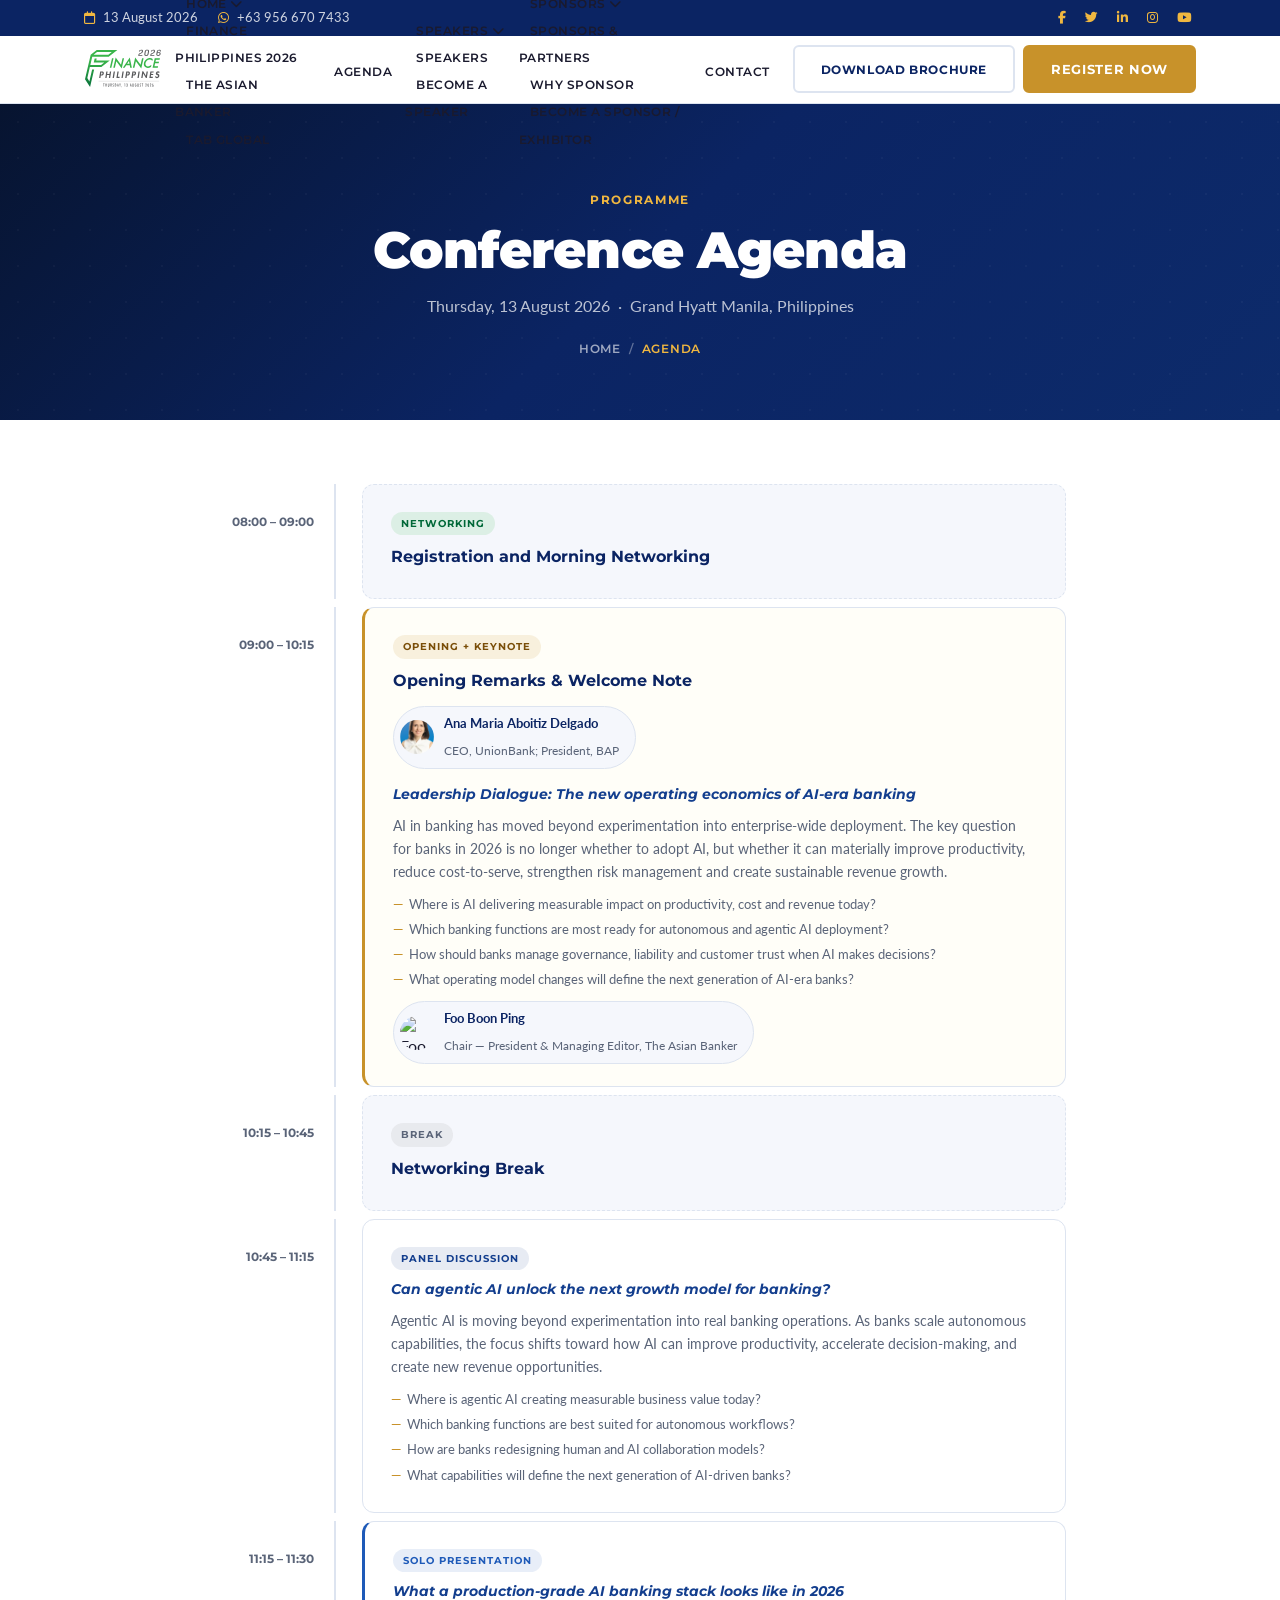
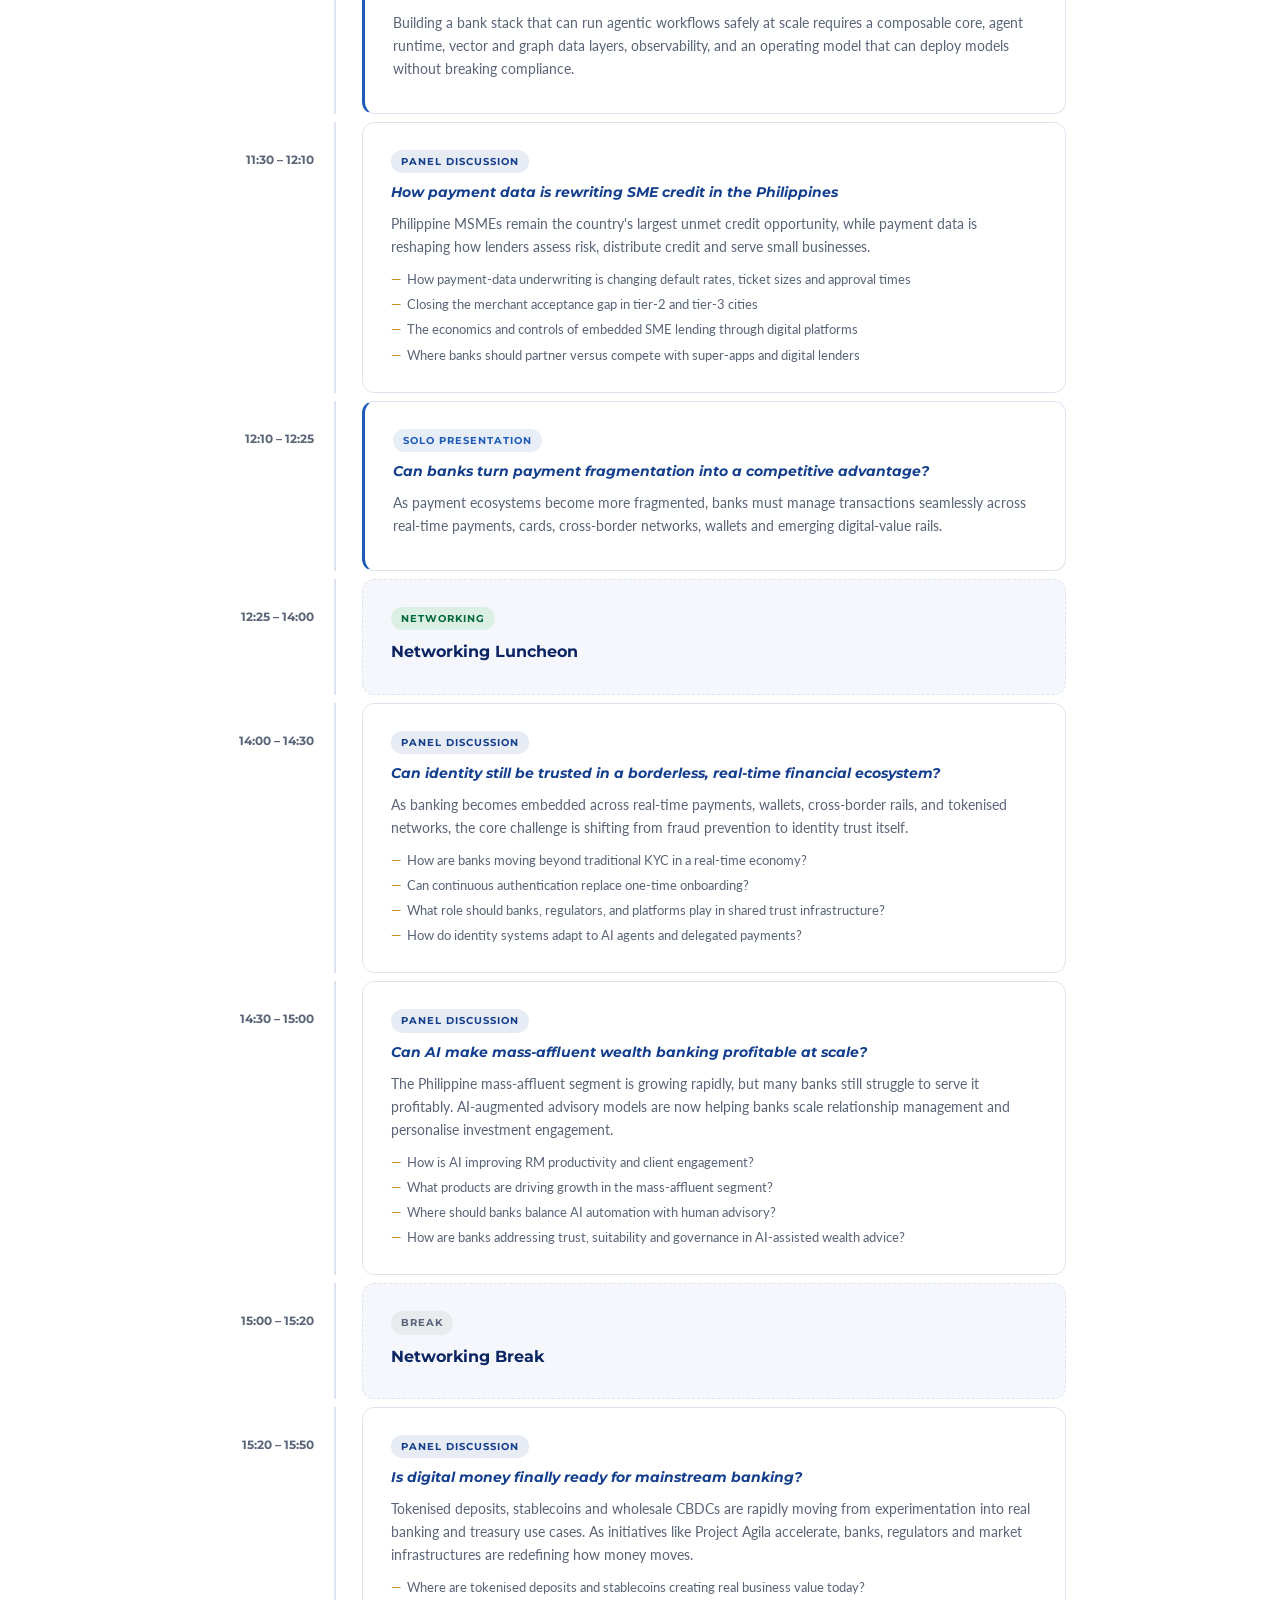
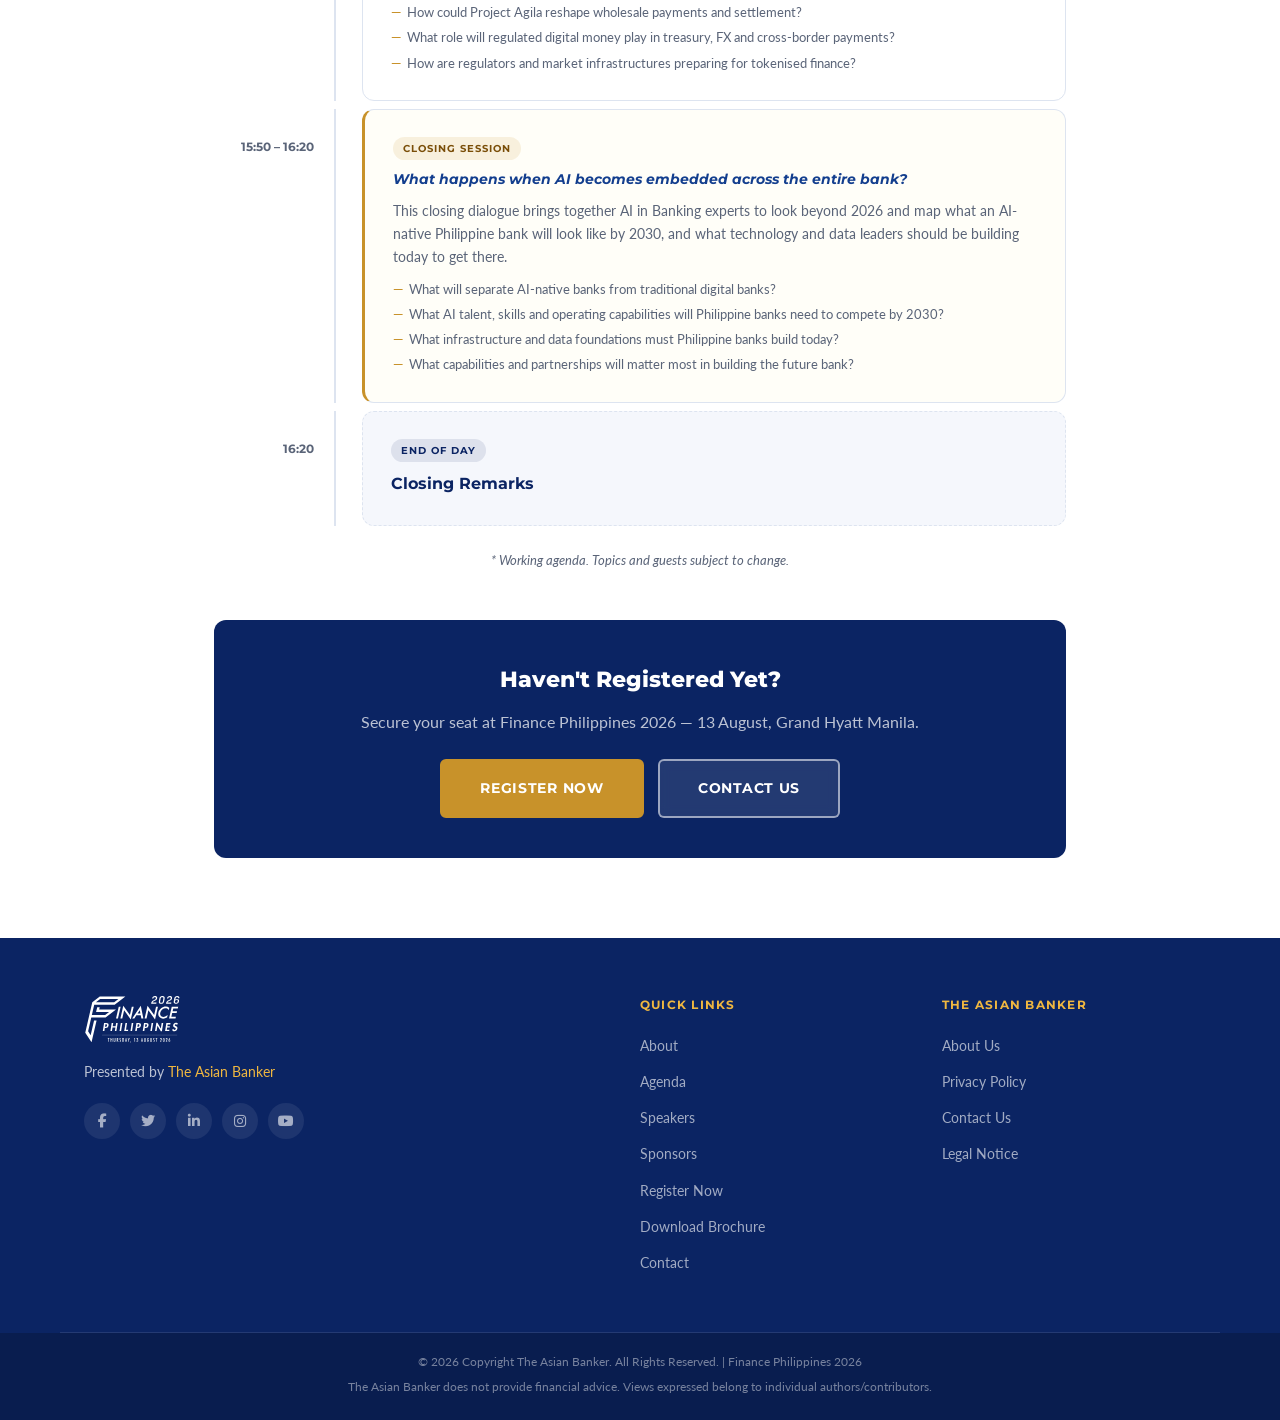
==== commit a443e35d: "Add files via upload" ====
--- a/agenda.html
+++ b/agenda.html
@@ -30,16 +30,35 @@
     </a>
     <button class="nav-toggle" id="navToggle"><i class="fas fa-bars"></i></button>
     <ul class="nav-links" id="navLinks">
-      <li><a href="index.html">Home</a></li>
+      <li class="has-sub">
+        <a href="index.html">Home <i class="fas fa-chevron-down nav-arrow"></i></a>
+        <ul class="sub-menu">
+          <li><a href="index.html">Finance Philippines 2026</a></li>
+          <li><a href="https://www.theasianbanker.com" target="_blank">The Asian Banker</a></li>
+          <li><a href="https://tab.global/" target="_blank">TAB Global</a></li>
+        </ul>
+      </li>
       <li><a href="agenda.html">Agenda</a></li>
-      <li><a href="speakers.html">Speakers</a></li>
-      <li><a href="sponsors.html">Sponsors</a></li>
-      <li><a href="register.html">Register</a></li>
+      <li class="has-sub">
+        <a href="speakers.html">Speakers <i class="fas fa-chevron-down nav-arrow"></i></a>
+        <ul class="sub-menu">
+          <li><a href="speakers.html">Speakers</a></li>
+          <li><a href="contact.html">Become a Speaker</a></li>
+        </ul>
+      </li>
+      <li class="has-sub">
+        <a href="sponsors.html">Sponsors <i class="fas fa-chevron-down nav-arrow"></i></a>
+        <ul class="sub-menu">
+          <li><a href="sponsors.html">Sponsors &amp; Partners</a></li>
+          <li><a href="sponsors.html#why">Why Sponsor</a></li>
+          <li><a href="sponsors.html#become">Become a Sponsor / Exhibitor</a></li>
+        </ul>
+      </li>
       <li><a href="contact.html">Contact</a></li>
     </ul>
     <div class="nav-ctas">
-      <a href="register.html" class="btn btn-outline-nav">Brochure</a>
-      <a href="register.html" class="btn btn-primary">Register Now</a>
+      <a href="download-brochure.html" class="btn btn-outline-nav">Download Brochure</a>
+      <a href="register-now.html" class="btn btn-primary">Register Now</a>
     </div>
   </div>
 </nav>
@@ -226,7 +245,7 @@
       <h3 style="font-family:'Montserrat',sans-serif;font-size:1.4rem;font-weight:800;color:var(--white);margin-bottom:10px">Haven't Registered Yet?</h3>
       <p style="color:rgba(255,255,255,.72);margin-bottom:24px">Secure your seat at Finance Philippines 2026 — 13 August, Grand Hyatt Manila.</p>
       <div style="display:flex;gap:14px;justify-content:center;flex-wrap:wrap">
-        <a href="https://www.theasianbanker.com/finance-philippines-2026/register-now" class="btn btn-primary btn-lg" target="_blank">Register Now</a>
+        <a href="register-now.html" class="btn btn-primary btn-lg" target="_blank">Register Now</a>
         <a href="contact.html" class="btn btn-ghost btn-lg">Contact Us</a>
       </div>
     </div>
@@ -247,11 +266,12 @@
       </div>
     </div>
     <div class="footer-links"><h5>Quick Links</h5><ul>
-      <li><a href="index.html">Home</a></li>
+      <li><a href="index.html#about">About</a></li>
       <li><a href="agenda.html">Agenda</a></li>
       <li><a href="speakers.html">Speakers</a></li>
       <li><a href="sponsors.html">Sponsors</a></li>
-      <li><a href="register.html">Register</a></li>
+      <li><a href="register-now.html">Register Now</a></li>
+      <li><a href="download-brochure.html">Download Brochure</a></li>
       <li><a href="contact.html">Contact</a></li>
     </ul></div>
     <div class="footer-links"><h5>The Asian Banker</h5><ul>
@@ -263,6 +283,7 @@
   </div>
   <div class="footer-bottom"><div class="container">
     <p>© 2026 Copyright The Asian Banker. All Rights Reserved. | Finance Philippines 2026</p>
+    <p class="footer-disclaimer">The Asian Banker does not provide financial advice. Views expressed belong to individual authors/contributors.</p>
   </div></div>
 </footer>
 <a href="#" class="back-to-top" id="backToTop"><i class="fas fa-chevron-up"></i></a>
@@ -274,6 +295,15 @@
   document.getElementById("navToggle").addEventListener("click",()=>{
     document.getElementById("navLinks").classList.toggle("open");
   });
+  // Dropdown on mobile tap
+  document.querySelectorAll(".has-drop > a").forEach(a=>{
+    a.addEventListener("click",function(e){
+      if(window.innerWidth<=860){
+        e.preventDefault();
+        this.parentElement.classList.toggle("drop-open");
+      }
+    });
+  });
 </script>
 </body>
 </html>
--- a/inner.css
+++ b/inner.css
@@ -141,3 +141,128 @@
   .agenda-inner-time { padding: 16px 0 4px; text-align: left; }
   .agenda-inner-body { margin-left: 0; }
 }
+
+/* ============================================================
+   REGISTER NOW PAGE
+   ============================================================ */
+.reg-tiers {
+  display: grid; grid-template-columns: 1fr 1fr;
+  gap: 32px; margin-bottom: 48px; max-width: 860px; margin-left: auto; margin-right: auto;
+}
+.reg-tier-card {
+  background: var(--white); border: 1px solid var(--border);
+  border-radius: var(--r-lg); overflow: hidden;
+  box-shadow: var(--sh-sm); display: flex; flex-direction: column;
+  transition: box-shadow var(--t), transform var(--t);
+}
+.reg-tier-card:hover { box-shadow: var(--sh-md); transform: translateY(-4px); }
+.reg-tier-featured { border-color: var(--gold); box-shadow: 0 0 0 2px var(--gold); }
+.reg-tier-header {
+  background: var(--blue-deep); padding: 32px 28px 24px;
+  text-align: center;
+}
+.reg-tier-featured .reg-tier-header { background: linear-gradient(135deg, var(--blue-deep), var(--blue-mid)); }
+.reg-tier-header h2 {
+  font-family: 'Montserrat', sans-serif; font-size: 1.2rem; font-weight: 800;
+  color: var(--white); margin-bottom: 16px;
+}
+.reg-tier-price { text-align: center; }
+.price-main {
+  display: block; font-family: 'Montserrat', sans-serif;
+  font-size: 2.4rem; font-weight: 900; color: var(--gold-lt); line-height: 1;
+}
+.price-early {
+  display: block; font-size: .82rem; color: rgba(255,255,255,.65);
+  margin-top: 6px; line-height: 1.4;
+}
+.price-early em { font-style: normal; color: rgba(255,255,255,.5); }
+.reg-tier-body { padding: 24px 28px; flex: 1; }
+.reg-tier-includes-label {
+  font-family: 'Montserrat', sans-serif; font-size: .74rem; font-weight: 700;
+  text-transform: uppercase; letter-spacing: .1em; color: var(--muted);
+  margin-bottom: 14px;
+}
+.reg-tier-includes { display: flex; flex-direction: column; gap: 10px; }
+.reg-tier-includes li {
+  display: flex; align-items: flex-start; gap: 10px;
+  font-size: .9rem; color: var(--text); line-height: 1.45;
+}
+.reg-tier-includes li i { color: var(--green); font-size: .85rem; margin-top: 2px; flex-shrink: 0; }
+.reg-tier-footer { padding: 0 28px 28px; }
+
+.reg-form-section { margin-bottom: 40px; }
+.reg-form-title-row { display: flex; align-items: center; gap: 14px; margin-bottom: 24px; padding-bottom: 14px; border-bottom: 1px solid var(--border); }
+.reg-form-title-row h3 { font-family: 'Montserrat', sans-serif; font-size: 1.05rem; font-weight: 700; color: var(--blue-deep); }
+.reg-form-tag { background: var(--gold); color: var(--white); font-family: 'Montserrat', sans-serif; font-size: .76rem; font-weight: 700; padding: 3px 12px; border-radius: 40px; }
+
+.terms-box {
+  background: var(--off-white); border: 1px solid var(--border);
+  border-radius: var(--r-lg); padding: 28px 32px; margin-top: 40px;
+}
+.terms-box h4 {
+  font-family: 'Montserrat', sans-serif; font-size: .82rem; font-weight: 700;
+  text-transform: uppercase; letter-spacing: .08em; color: var(--blue-deep);
+  margin-bottom: 14px;
+}
+.terms-box p { font-size: .82rem; color: var(--muted); line-height: 1.7; margin-bottom: 10px; }
+.terms-box p:last-child { margin-bottom: 0; }
+
+/* ============================================================
+   DOWNLOAD BROCHURE PAGE
+   ============================================================ */
+.brochure-layout {
+  display: grid; grid-template-columns: 380px 1fr;
+  gap: 48px; align-items: start; margin-bottom: 40px;
+}
+.brochure-preview {
+  background: var(--blue-deep); border-radius: var(--r-lg);
+  overflow: hidden; margin-bottom: 24px; position: relative;
+}
+.brochure-preview-img { position: relative; aspect-ratio: 3/4; overflow: hidden; }
+.brochure-preview-img img { width: 100%; height: 100%; object-fit: cover; display: block; }
+.brochure-no-img { background: linear-gradient(135deg, var(--blue-deep), var(--blue-mid)); aspect-ratio: 3/4; }
+.brochure-preview-badge {
+  position: absolute; bottom: 12px; left: 12px;
+  background: var(--gold); color: var(--white);
+  font-family: 'Montserrat', sans-serif; font-size: .72rem; font-weight: 700;
+  text-transform: uppercase; letter-spacing: .08em;
+  padding: 5px 14px; border-radius: 40px;
+  display: flex; align-items: center; gap: 6px;
+}
+.brochure-what-inside h3 {
+  font-family: 'Montserrat', sans-serif; font-size: .85rem; font-weight: 700;
+  text-transform: uppercase; letter-spacing: .08em; color: var(--blue-deep);
+  margin-bottom: 14px;
+}
+.brochure-features { display: flex; flex-direction: column; gap: 10px; }
+.brochure-features li {
+  display: flex; align-items: flex-start; gap: 10px;
+  font-size: .9rem; color: var(--text); line-height: 1.45;
+}
+.brochure-features li i { color: var(--gold); font-size: .85rem; margin-top: 2px; flex-shrink: 0; }
+
+.interest-checks { display: flex; flex-direction: column; gap: 10px; margin-top: 8px; }
+
+.submit-loading, .submit-success {
+  display: flex; align-items: center; gap: 12px;
+  padding: 16px 20px; border-radius: var(--r-lg);
+  font-size: .9rem; margin-top: 12px;
+}
+.submit-loading { background: var(--blue-pale); color: var(--blue-mid); }
+.submit-loading i { font-size: 1.2rem; }
+.submit-success {
+  background: rgba(57,181,74,.1); color: var(--green-dark);
+  border: 1px solid rgba(57,181,74,.3);
+  flex-direction: column; align-items: flex-start;
+}
+.submit-success i { font-size: 1.5rem; color: var(--green); }
+.submit-success p { font-size: .88rem; line-height: 1.6; }
+
+@media(max-width:860px){
+  .reg-tiers { grid-template-columns: 1fr; max-width: 480px; }
+  .brochure-layout { grid-template-columns: 1fr; }
+  .brochure-preview-img { aspect-ratio: 16/9; }
+}
+@media(max-width:600px){
+  .reg-tiers { max-width: 100%; }
+}
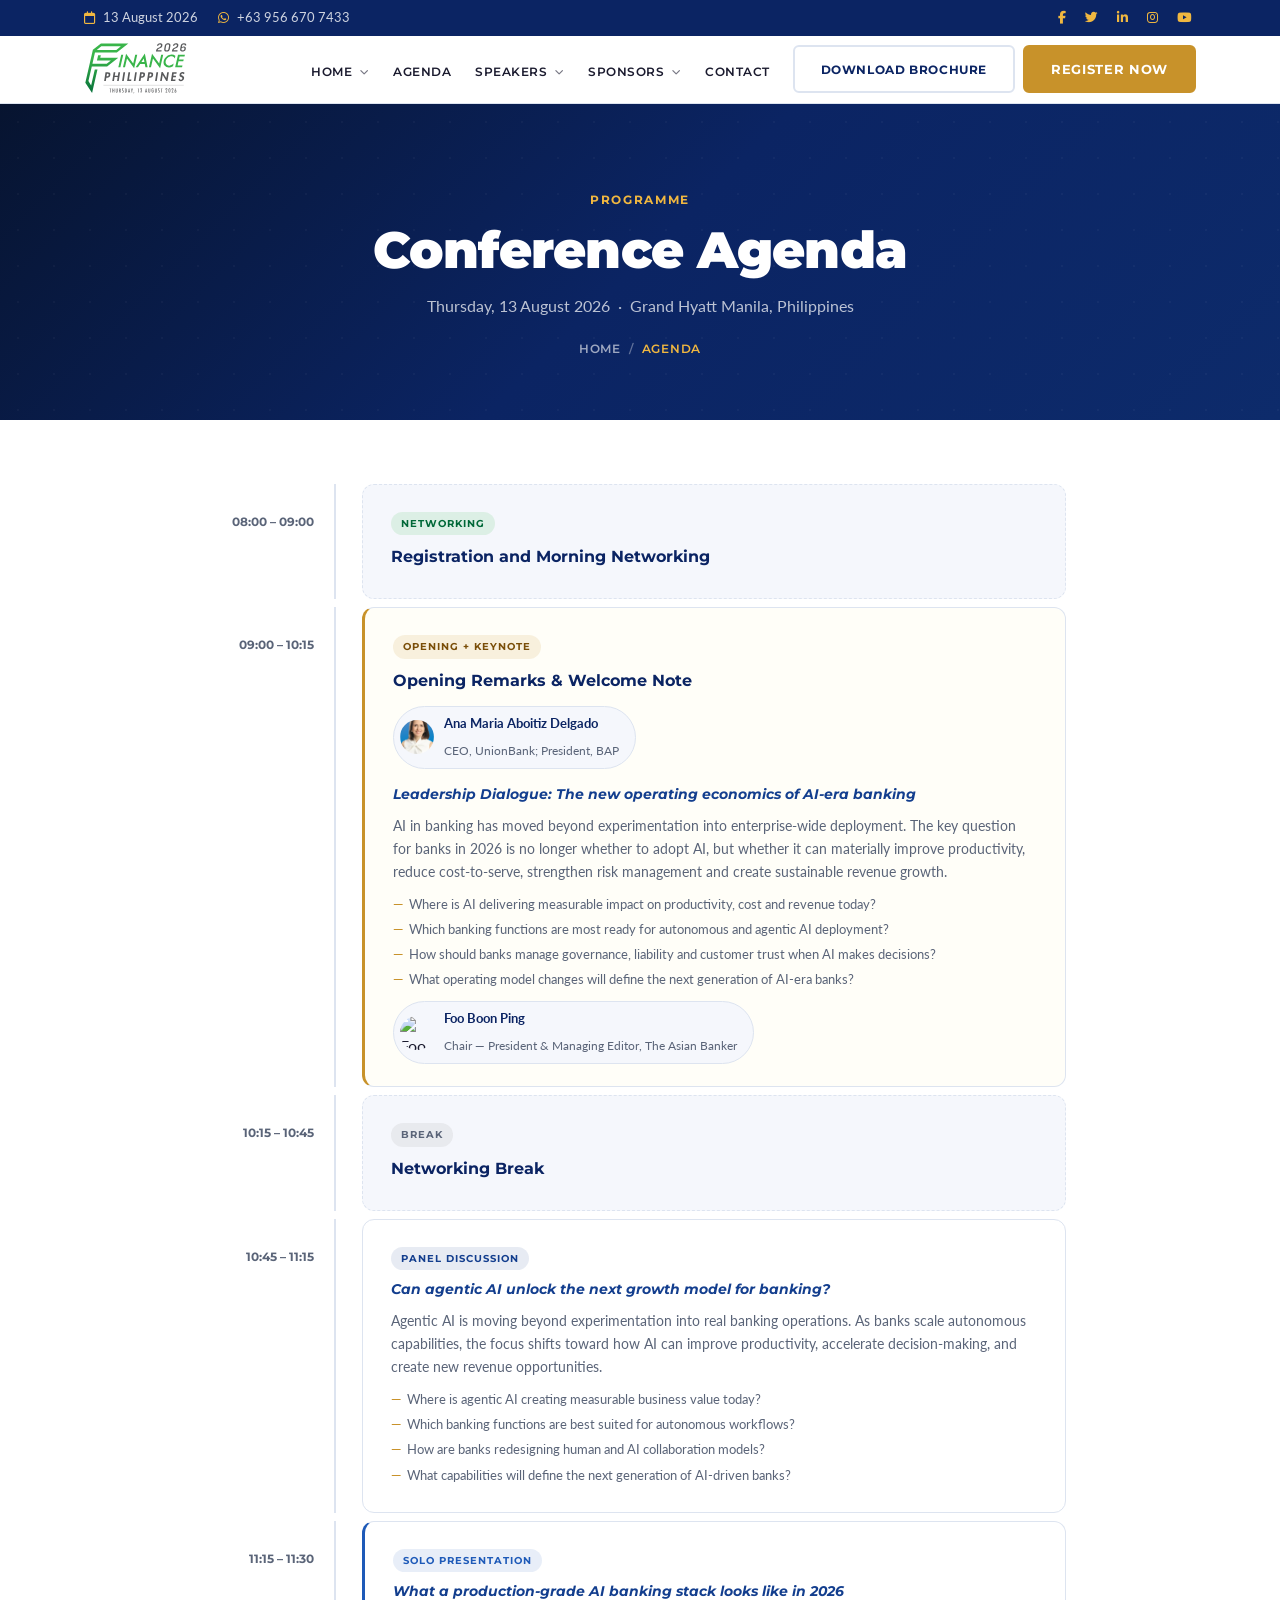
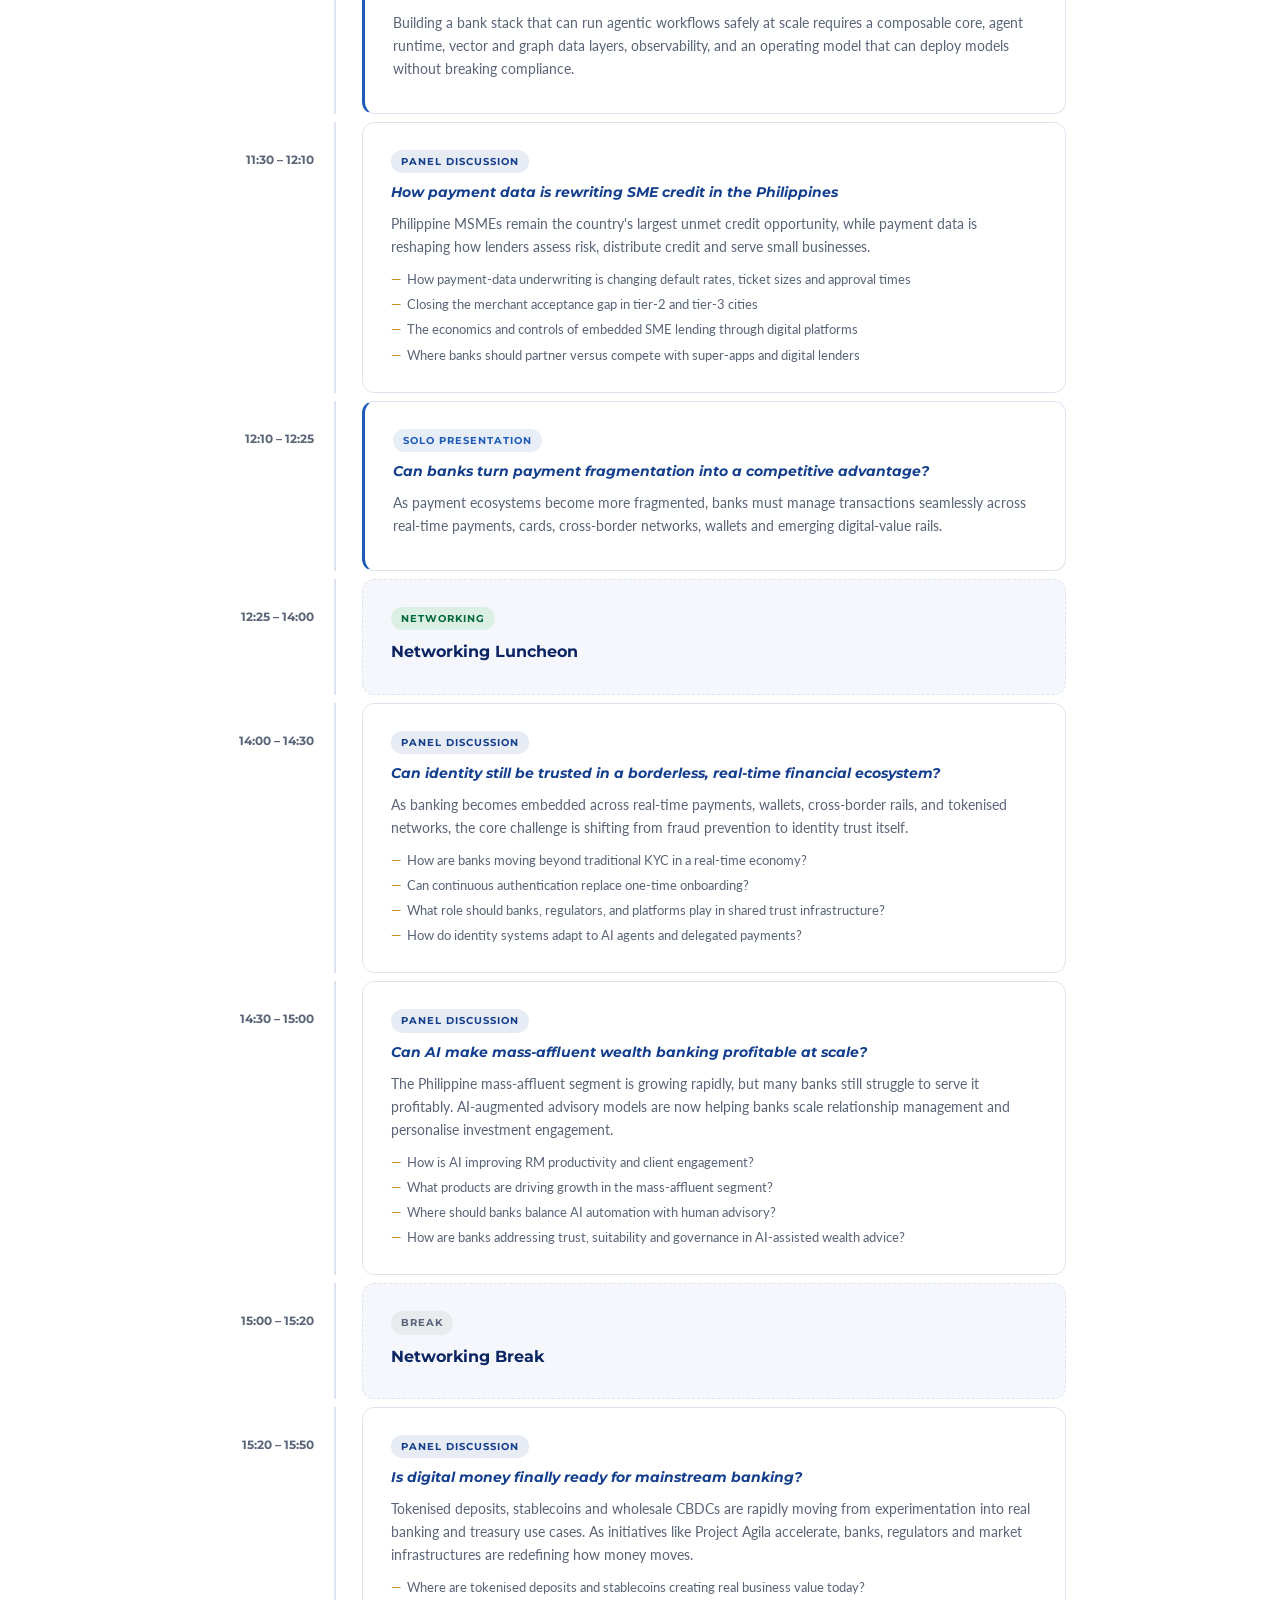
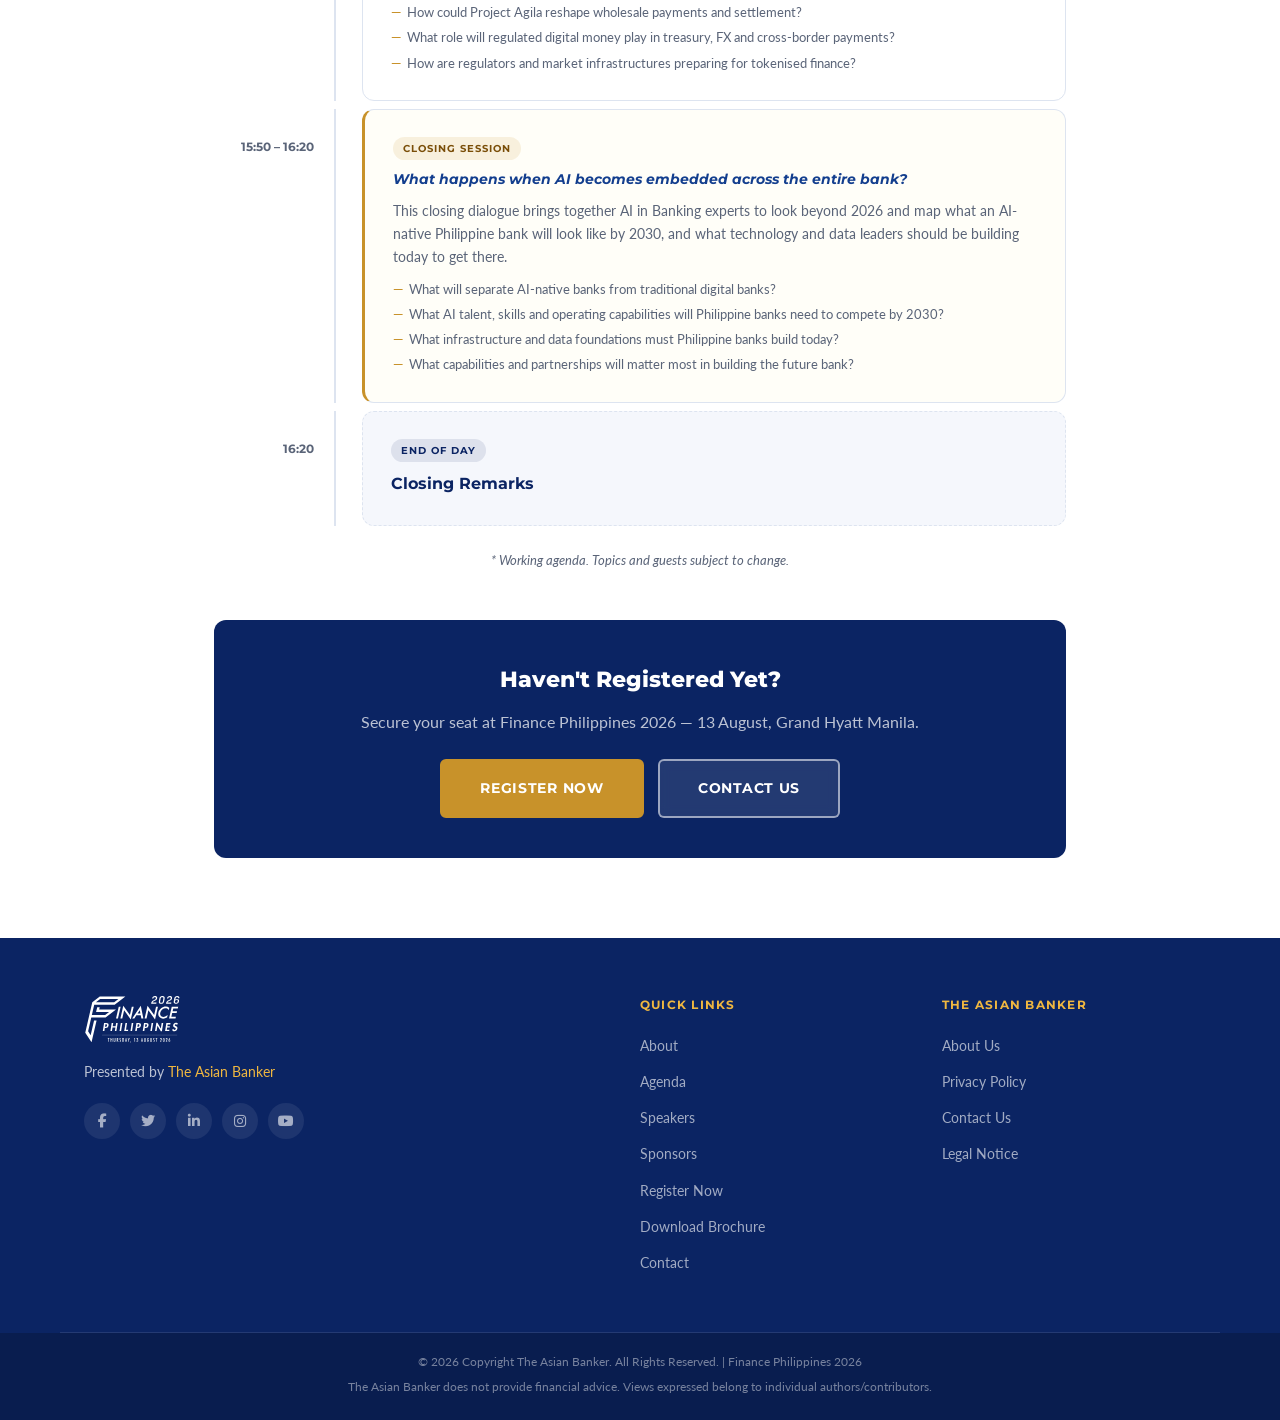
==== commit b128701c: "Add files via upload" ====
--- a/agenda.html
+++ b/agenda.html
@@ -26,7 +26,7 @@
 <nav class="navbar" id="navbar">
   <div class="nav-inner">
     <a href="index.html" class="nav-logo">
-      <img src="TAB-Finance_Philippines-logo-01.svg" alt="Finance Philippines 2026" class="nav-logo-img"/>
+      <img src="TAB-Finance_Philippines-logo-01.svg" alt="Finance Philippines 2026" class="nav-logo-img" style="height:56px;"/>
     </a>
     <button class="nav-toggle" id="navToggle"><i class="fas fa-bars"></i></button>
     <ul class="nav-links" id="navLinks">
@@ -43,7 +43,7 @@
         <a href="speakers.html">Speakers <i class="fas fa-chevron-down nav-arrow"></i></a>
         <ul class="sub-menu">
           <li><a href="speakers.html">Speakers</a></li>
-          <li><a href="contact.html">Become a Speaker</a></li>
+          <li><a href="become-speaker.html">Become a Speaker</a></li>
         </ul>
       </li>
       <li class="has-sub">
--- a/style.css
+++ b/style.css
@@ -49,7 +49,7 @@
 .navbar{position:sticky;top:0;z-index:1000;background:var(--white);border-bottom:1px solid var(--border);height:var(--nav-h);transition:box-shadow var(--t)}
 .navbar.scrolled{box-shadow:var(--sh-md)}
 .nav-inner{display:flex;align-items:center;gap:12px;height:100%;max-width:1160px;margin:0 auto;padding:0 24px}
-.nav-logo{flex-shrink:0}.nav-logo-img{height:42px;width:auto}
+.nav-logo{flex-shrink:0}.nav-logo-img{height:56px;width:auto}
 .nav-links{display:flex;align-items:center;gap:2px;margin-left:auto}
 .nav-links a{padding:7px 11px;font-family:'Montserrat',sans-serif;font-size:.76rem;font-weight:600;letter-spacing:.04em;color:var(--text);border-radius:var(--r);text-transform:uppercase}
 .nav-links a:hover{color:var(--blue-mid);background:var(--off-white)}
@@ -699,3 +699,56 @@
   .sponsor-cta-box { flex-direction: column; text-align: center; }
   .sponsor-cta-btns { justify-content: center; }
 }
+
+/* ============================================================
+   NAVBAR SUB-MENUS — matching TAB reference layout
+   ============================================================ */
+.nav-links li { position: relative; }
+
+.nav-arrow {
+  font-size: .55rem; margin-left: 4px;
+  vertical-align: middle; opacity: .6;
+  transition: transform var(--t);
+}
+.has-sub:hover .nav-arrow { transform: rotate(180deg); }
+
+.sub-menu {
+  display: none;
+  position: absolute;
+  top: calc(100% + 8px);
+  left: 0;
+  background: var(--white);
+  border: 1px solid var(--border);
+  border-radius: var(--r-lg);
+  box-shadow: var(--sh-lg);
+  min-width: 220px;
+  z-index: 2000;
+  padding: 6px 0;
+  list-style: none;
+}
+.has-sub:hover .sub-menu { display: block; }
+
+.sub-menu li a {
+  display: block;
+  padding: 10px 18px;
+  font-family: 'Montserrat', sans-serif;
+  font-size: .78rem; font-weight: 600;
+  color: var(--text); letter-spacing: .02em;
+  text-transform: none;
+  border-radius: 0;
+  white-space: nowrap;
+  transition: background var(--t), color var(--t);
+}
+.sub-menu li a:hover { background: var(--off-white); color: var(--blue-mid); }
+
+/* On mobile — sub-menu becomes inline */
+@media(max-width:860px){
+  .sub-menu {
+    position: static; box-shadow: none; border: none;
+    background: var(--off-white); border-radius: var(--r);
+    padding: 4px 0 4px 12px; display: none;
+  }
+  .has-sub.open .sub-menu { display: block; }
+  .has-sub > a { display: flex; justify-content: space-between; align-items: center; }
+  .sub-menu li a { font-size: .74rem; padding: 8px 14px; }
+}
--- a/inner.css
+++ b/inner.css
@@ -266,3 +266,55 @@
 @media(max-width:600px){
   .reg-tiers { max-width: 100%; }
 }
+
+/* ============================================================
+   BECOME A SPEAKER PAGE
+   ============================================================ */
+.become-speaker-layout {
+  display: grid; grid-template-columns: 340px 1fr;
+  gap: 48px; align-items: start;
+}
+.become-speaker-left h3 {
+  font-family: 'Montserrat', sans-serif; font-size: 1rem; font-weight: 700;
+  color: var(--blue-deep); margin-bottom: 18px;
+}
+.become-speaker-reasons { display: flex; flex-direction: column; gap: 12px; margin-bottom: 32px; }
+.become-speaker-reasons li {
+  display: flex; align-items: flex-start; gap: 10px;
+  font-size: .9rem; color: var(--text); line-height: 1.5;
+}
+.become-speaker-reasons li i { color: var(--green); font-size: .85rem; margin-top: 2px; flex-shrink: 0; }
+.become-speaker-contact {
+  background: var(--blue-pale); border-radius: var(--r-lg);
+  padding: 22px 24px; border: 1px solid var(--border);
+}
+.become-speaker-contact h4 {
+  font-family: 'Montserrat', sans-serif; font-size: .8rem; font-weight: 700;
+  text-transform: uppercase; letter-spacing: .08em; color: var(--blue-deep);
+  margin-bottom: 10px;
+}
+.become-speaker-contact p { font-size: .88rem; color: var(--muted); margin-bottom: 6px; }
+.become-speaker-contact a { color: var(--blue-mid); }
+.become-speaker-contact a:hover { text-decoration: underline; }
+
+.speaker-format-options {
+  display: flex; gap: 16px; flex-wrap: wrap; margin-top: 8px;
+}
+.format-option {
+  display: flex; align-items: center; gap: 8px;
+  background: var(--off-white); border: 1.5px solid var(--border);
+  border-radius: var(--r); padding: 10px 18px; cursor: pointer;
+  font-size: .88rem; font-weight: 600; color: var(--text);
+  transition: all var(--t);
+}
+.format-option:has(input:checked) {
+  background: var(--blue-pale); border-color: var(--blue-mid); color: var(--blue-mid);
+}
+.format-option input { accent-color: var(--blue-mid); }
+
+/* Active nav link */
+.sub-menu .active { color: var(--gold) !important; font-weight: 700; }
+
+@media(max-width:860px){
+  .become-speaker-layout { grid-template-columns: 1fr; }
+}
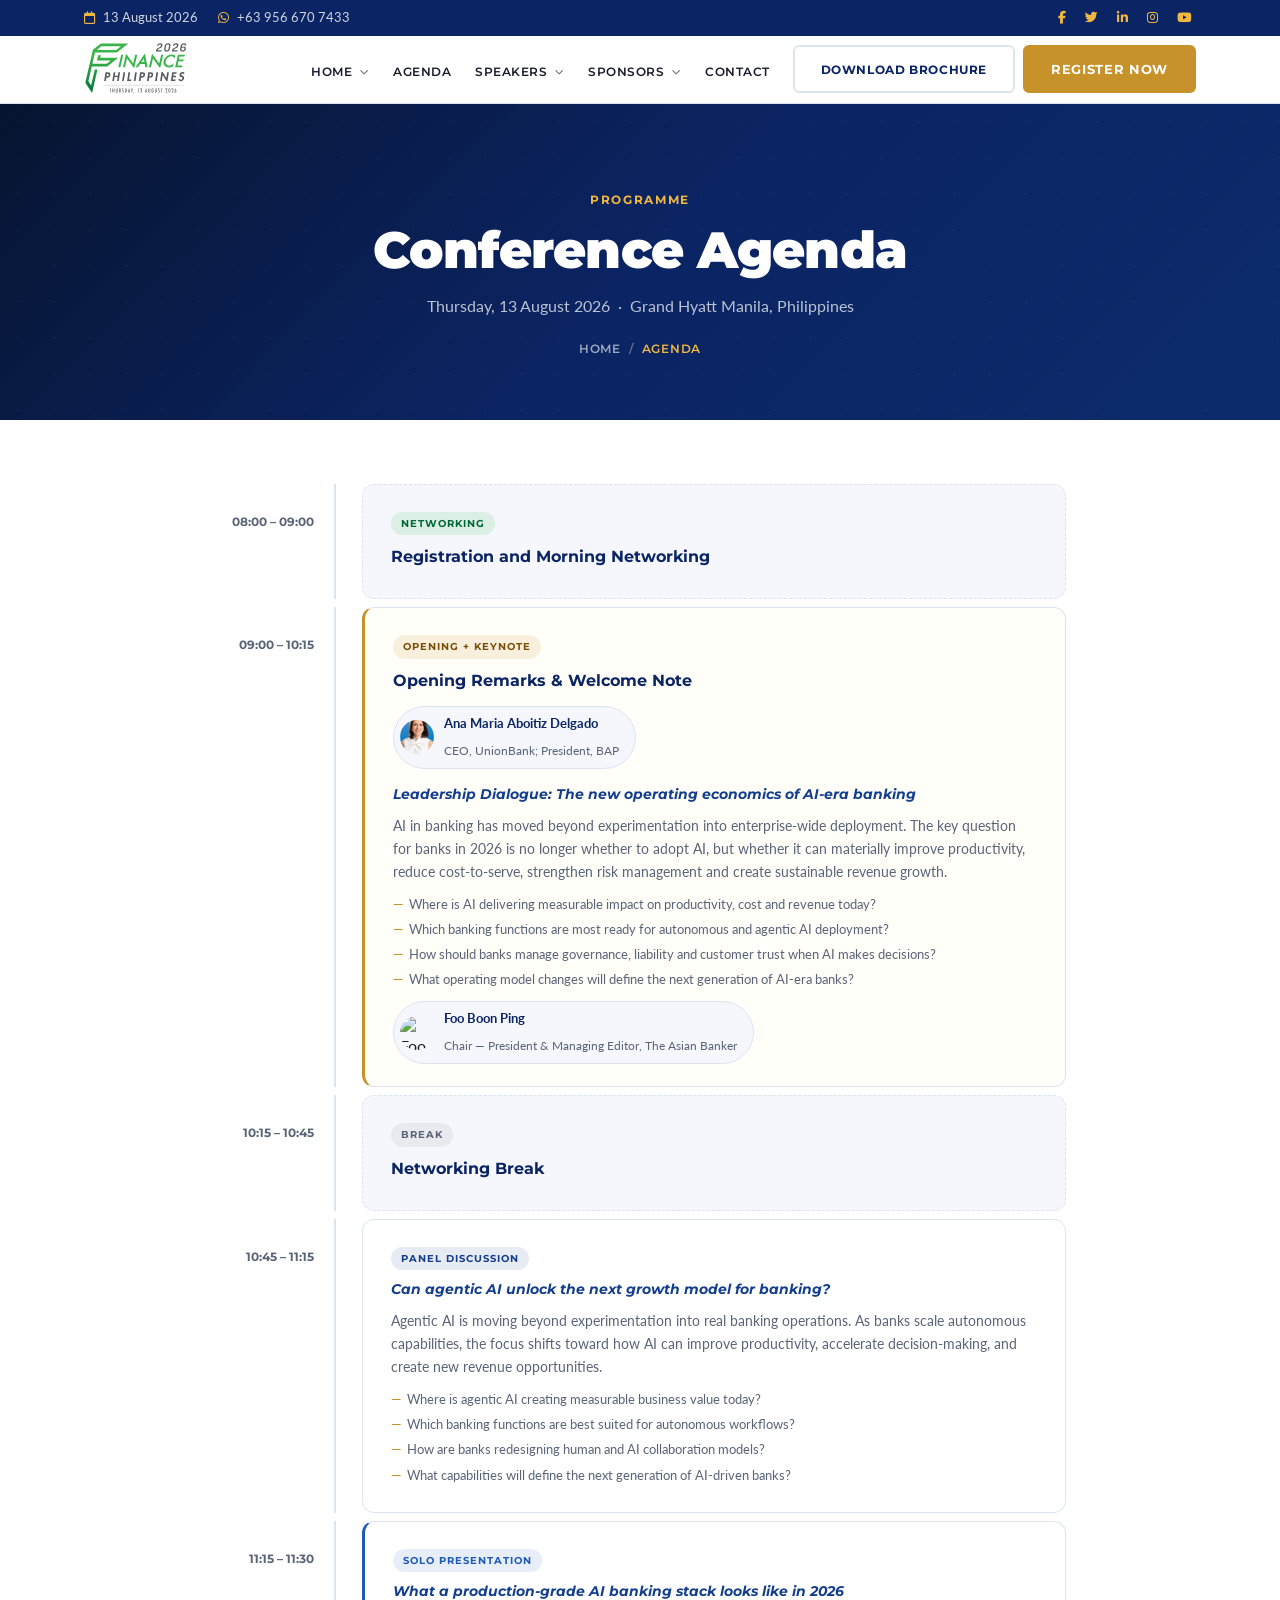
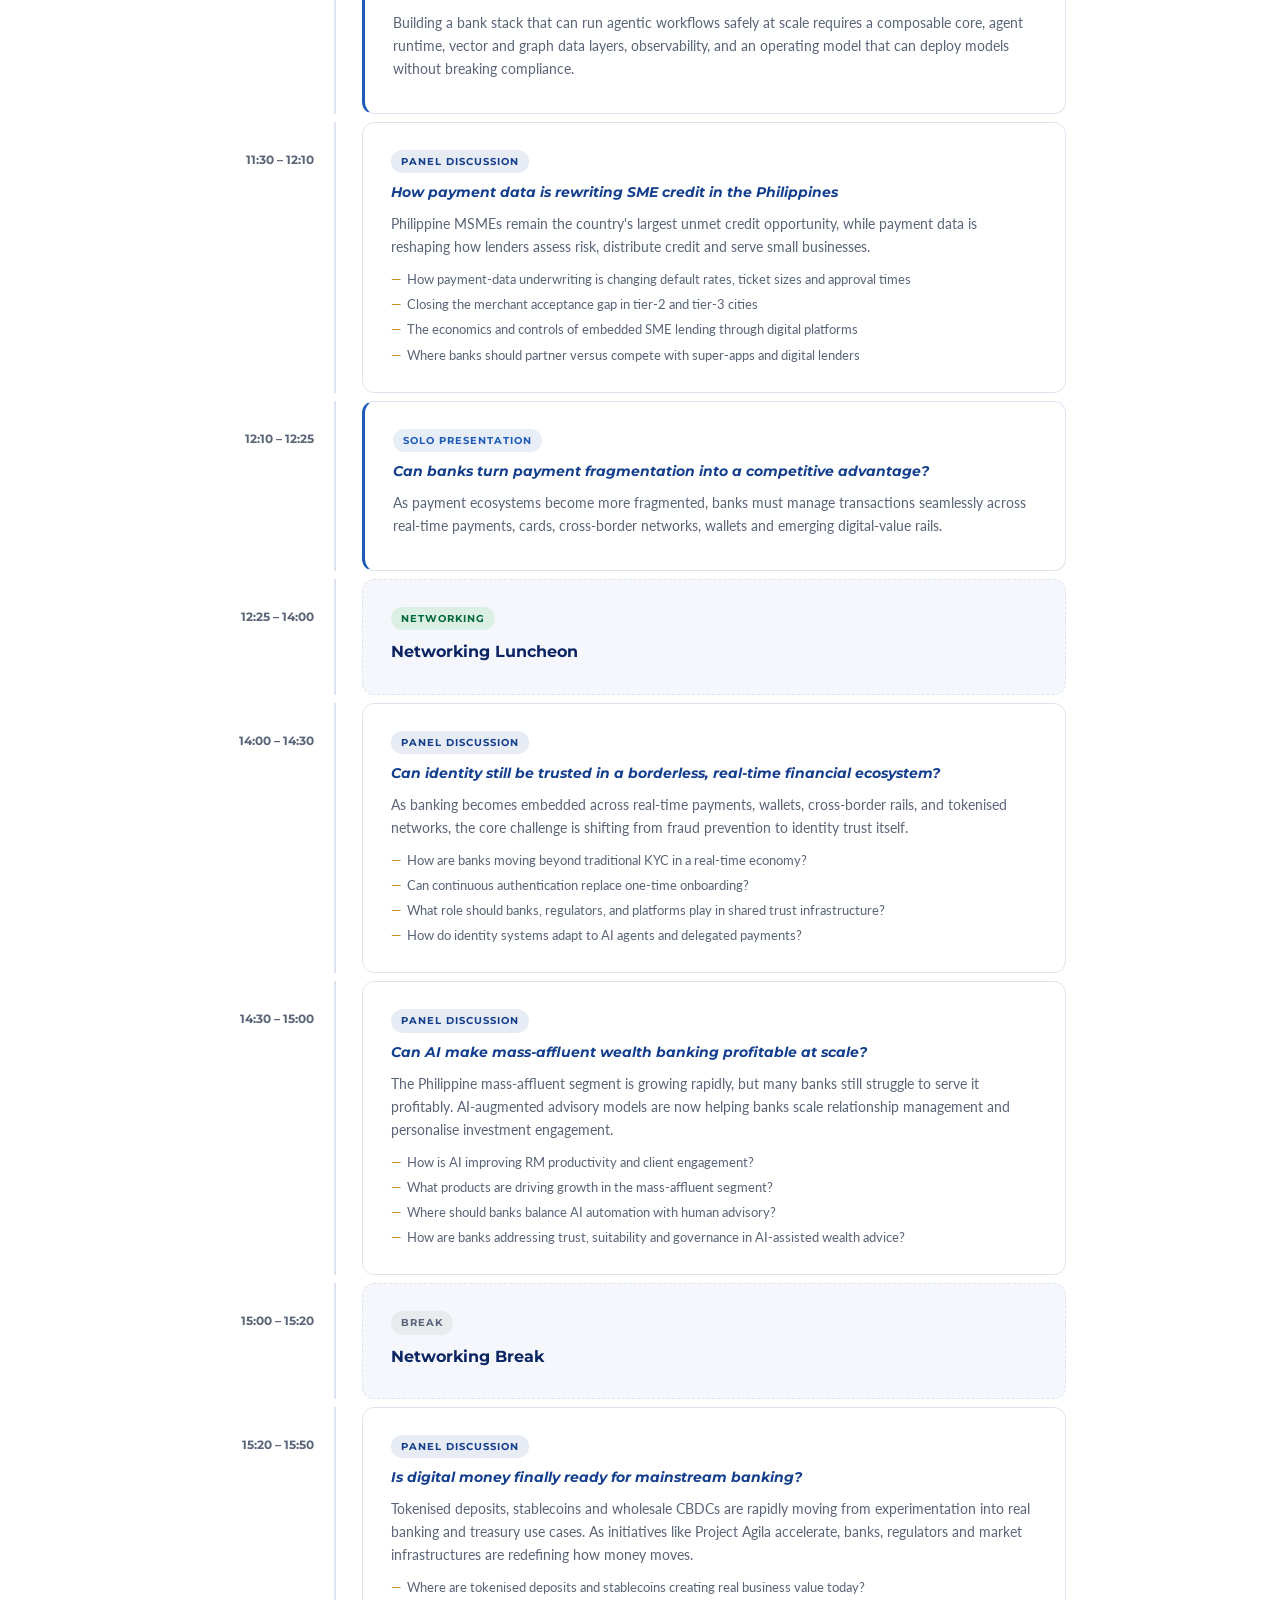
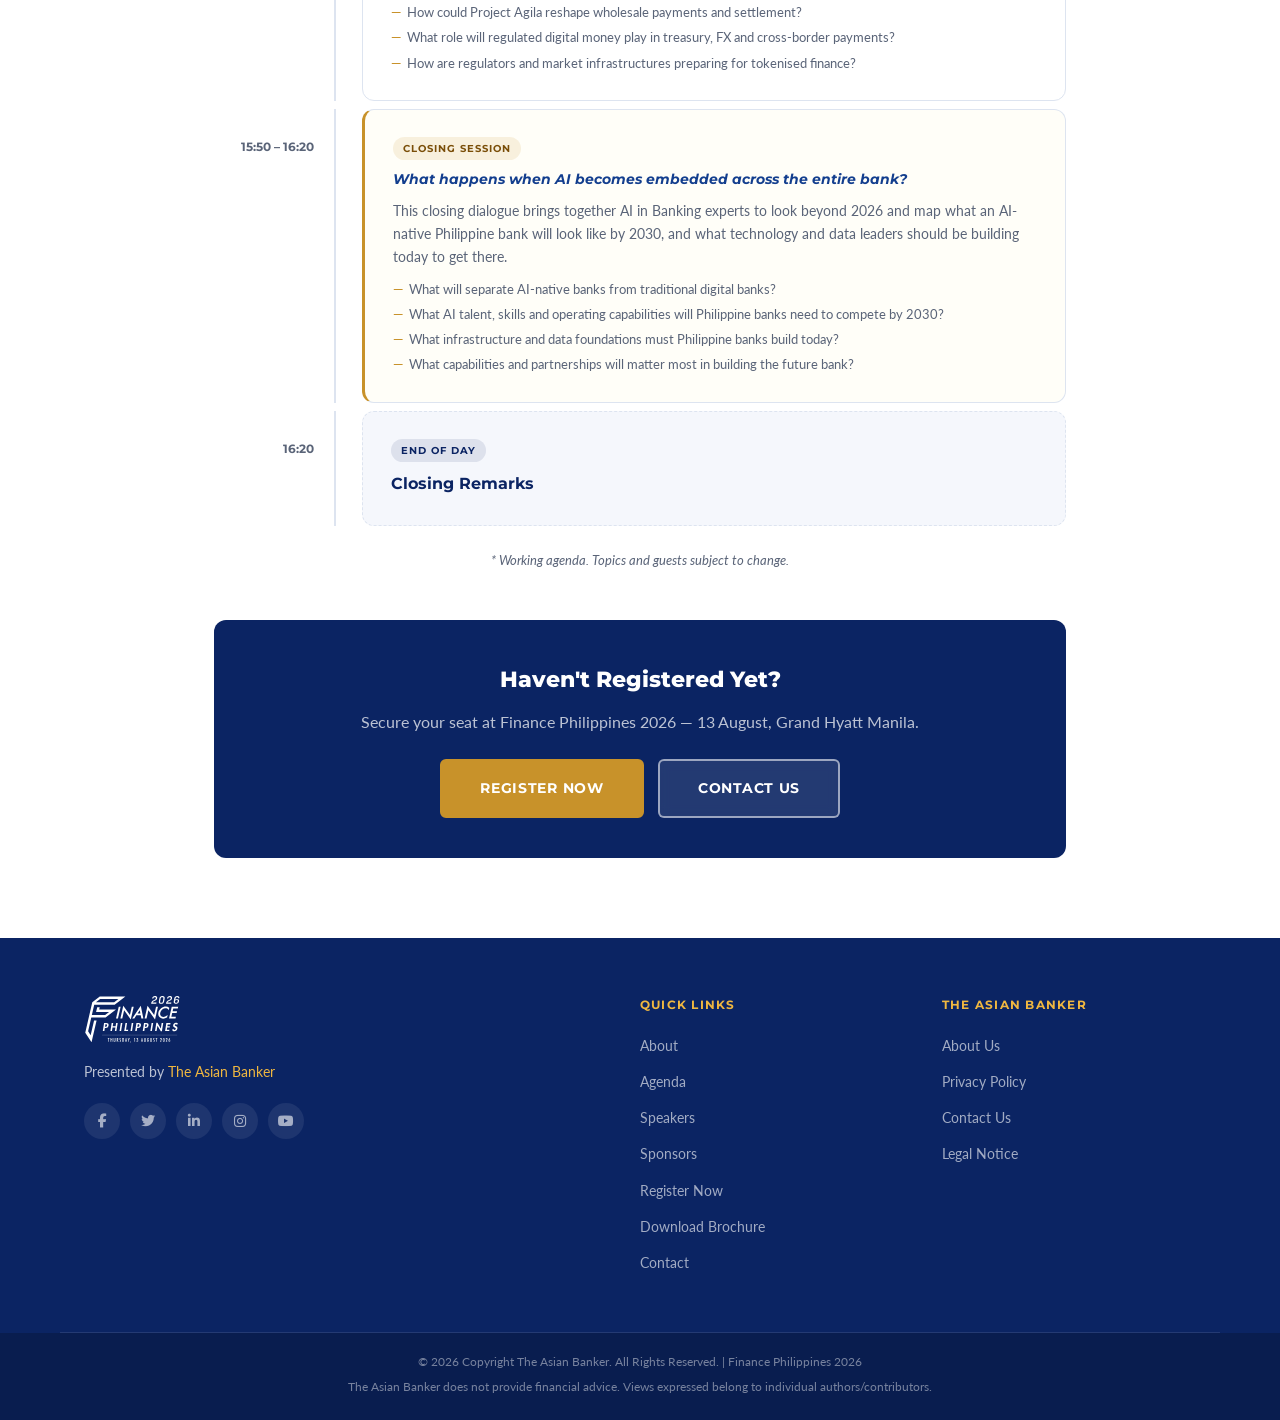
==== commit b7882902: "Add files via upload" ====
--- a/agenda.html
+++ b/agenda.html
@@ -30,7 +30,7 @@
     </a>
     <button class="nav-toggle" id="navToggle"><i class="fas fa-bars"></i></button>
     <ul class="nav-links" id="navLinks">
-      <li class="has-sub">
+            <li class="has-sub">
         <a href="index.html">Home <i class="fas fa-chevron-down nav-arrow"></i></a>
         <ul class="sub-menu">
           <li><a href="index.html">Finance Philippines 2026</a></li>
@@ -38,18 +38,18 @@
           <li><a href="https://tab.global/" target="_blank">TAB Global</a></li>
         </ul>
       </li>
-      <li><a href="agenda.html">Agenda</a></li>
+      <li><a href="index.html#agenda">Agenda</a></li>
       <li class="has-sub">
-        <a href="speakers.html">Speakers <i class="fas fa-chevron-down nav-arrow"></i></a>
+        <a href="index.html#speakers">Speakers <i class="fas fa-chevron-down nav-arrow"></i></a>
         <ul class="sub-menu">
-          <li><a href="speakers.html">Speakers</a></li>
+          <li><a href="index.html#speakers">Speakers</a></li>
           <li><a href="become-speaker.html">Become a Speaker</a></li>
         </ul>
       </li>
       <li class="has-sub">
-        <a href="sponsors.html">Sponsors <i class="fas fa-chevron-down nav-arrow"></i></a>
+        <a href="index.html#sponsors">Sponsors <i class="fas fa-chevron-down nav-arrow"></i></a>
         <ul class="sub-menu">
-          <li><a href="sponsors.html">Sponsors &amp; Partners</a></li>
+          <li><a href="index.html#sponsors">Sponsors &amp; Partners</a></li>
           <li><a href="sponsors.html#why">Why Sponsor</a></li>
           <li><a href="sponsors.html#become">Become a Sponsor / Exhibitor</a></li>
         </ul>
@@ -295,6 +295,14 @@
   document.getElementById("navToggle").addEventListener("click",()=>{
     document.getElementById("navLinks").classList.toggle("open");
   });
+  document.querySelectorAll('.has-sub > a').forEach(a => {
+    a.addEventListener('click', e => {
+      e.preventDefault(); // parent link never navigates — it's a toggle only
+      if (window.innerWidth <= 860) {
+        a.parentElement.classList.toggle('open');
+      }
+    });
+  });
   // Dropdown on mobile tap
   document.querySelectorAll(".has-drop > a").forEach(a=>{
     a.addEventListener("click",function(e){
--- a/style.css
+++ b/style.css
@@ -555,8 +555,8 @@
 .slogo img { object-fit: contain; display: block; filter: grayscale(15%); transition: filter var(--t); }
 .slogo:hover img { filter: none; }
 
-.slogo-lg { background: var(--white); border: 1px solid var(--border); padding: 20px 36px; min-width: 180px; max-width: 260px; height: 96px; }
-.slogo-lg img { max-height: 54px; max-width: 100%; }
+.slogo-lg { background: var(--white); border: 1px solid var(--border); padding: 26px 46px; min-width: 220px; max-width: 320px; height: 118px; }
+.slogo-lg img { max-height: 68px; max-width: 100%; }
 
 /* Previous — smaller, in a contained box */
 .sponsors-prev-strip {
@@ -701,7 +701,7 @@
 }
 
 /* ============================================================
-   NAVBAR SUB-MENUS — matching TAB reference layout
+   NAVBAR SUB-MENUS — robust hover, no gap, reliable clicks
    ============================================================ */
 .nav-links li { position: relative; }
 
@@ -710,10 +710,30 @@
   vertical-align: middle; opacity: .6;
   transition: transform var(--t);
 }
-.has-sub:hover .nav-arrow { transform: rotate(180deg); }
+.has-sub:hover .nav-arrow,
+.has-sub:focus-within .nav-arrow { transform: rotate(180deg); }
+
+/* Parent "Home / Speakers / Sponsors" link with a submenu does NOT navigate —
+   it's purely a toggle indicator. Prevents accidental navigation while
+   trying to reach the submenu. */
+.has-sub > a {
+  cursor: default;
+}
+
+/* Invisible padding "bridge" directly under the trigger link —
+   keeps :hover alive while the mouse travels from link to menu,
+   eliminating the gap that caused the menu to vanish. */
+.has-sub::after {
+  content: '';
+  position: absolute;
+  top: 100%;
+  left: 0;
+  width: 100%;
+  height: 14px;
+  z-index: 1999;
+}
 
 .sub-menu {
-  display: none;
   position: absolute;
   top: calc(100% + 8px);
   left: 0;
@@ -721,34 +741,59 @@
   border: 1px solid var(--border);
   border-radius: var(--r-lg);
   box-shadow: var(--sh-lg);
-  min-width: 220px;
+  min-width: 230px;
   z-index: 2000;
   padding: 6px 0;
   list-style: none;
-}
-.has-sub:hover .sub-menu { display: block; }
+  /* Use opacity + visibility instead of display:none so transitions
+     are smooth and hover state is never abruptly lost */
+  opacity: 0;
+  visibility: hidden;
+  transform: translateY(-6px);
+  transition: opacity .18s ease, transform .18s ease, visibility .18s ease;
+  pointer-events: none;
+}
+
+.has-sub:hover .sub-menu,
+.has-sub:focus-within .sub-menu {
+  opacity: 1;
+  visibility: visible;
+  transform: translateY(0);
+  pointer-events: auto;
+}
+
+.sub-menu li { position: static; }
 
 .sub-menu li a {
   display: block;
-  padding: 10px 18px;
+  padding: 12px 20px;
   font-family: 'Montserrat', sans-serif;
-  font-size: .78rem; font-weight: 600;
+  font-size: .8rem; font-weight: 600;
   color: var(--text); letter-spacing: .02em;
   text-transform: none;
   border-radius: 0;
   white-space: nowrap;
+  cursor: pointer;
   transition: background var(--t), color var(--t);
 }
-.sub-menu li a:hover { background: var(--off-white); color: var(--blue-mid); }
-
-/* On mobile — sub-menu becomes inline */
+.sub-menu li a:hover,
+.sub-menu li a:focus { background: var(--off-white); color: var(--blue-mid); }
+
+/* On mobile — sub-menu becomes inline, tap-to-toggle */
 @media(max-width:860px){
+  .has-sub::after { display: none; }
+  .has-sub > a { cursor: pointer; }
   .sub-menu {
     position: static; box-shadow: none; border: none;
     background: var(--off-white); border-radius: var(--r);
-    padding: 4px 0 4px 12px; display: none;
+    padding: 4px 0 4px 12px;
+    opacity: 1; visibility: visible; transform: none; pointer-events: auto;
+    max-height: 0; overflow: hidden;
+    transition: max-height .25s ease;
   }
-  .has-sub.open .sub-menu { display: block; }
+  .has-sub.open .sub-menu { max-height: 400px; }
+  .has-sub:not(.open) .sub-menu { max-height: 0; }
   .has-sub > a { display: flex; justify-content: space-between; align-items: center; }
-  .sub-menu li a { font-size: .74rem; padding: 8px 14px; }
-}
+  .sub-menu li a { font-size: .76rem; padding: 10px 14px; }
+}
+
--- a/inner.css
+++ b/inner.css
@@ -318,3 +318,185 @@
 @media(max-width:860px){
   .become-speaker-layout { grid-template-columns: 1fr; }
 }
+
+/* ============================================================
+   SPONSORS PAGE — Co-Host / Supporting Orgs / Past Sponsors
+   improved layout matching reference content exactly
+   ============================================================ */
+.sp-block { margin-bottom: 52px; }
+.sp-block-label {
+  display: block; font-family: 'Montserrat', sans-serif;
+  font-size: .76rem; font-weight: 700; text-transform: uppercase;
+  letter-spacing: .12em; color: var(--gold);
+  margin-bottom: 20px; padding-bottom: 12px;
+  border-bottom: 2px solid var(--gold);
+}
+
+/* Co-host featured card */
+.sp-cohost-card {
+  display: grid; grid-template-columns: 200px 1fr;
+  gap: 36px; align-items: start;
+  background: var(--off-white); border: 1px solid var(--border);
+  border-radius: var(--r-lg); padding: 32px;
+}
+.sp-cohost-logo {
+  background: var(--white); border-radius: var(--r-lg);
+  border: 1px solid var(--border); padding: 20px;
+  display: flex; align-items: center; justify-content: center;
+  height: 120px;
+}
+.sp-cohost-logo img { max-width: 100%; max-height: 80px; object-fit: contain; }
+.sp-cohost-text h3 {
+  font-family: 'Montserrat', sans-serif; font-size: 1.15rem; font-weight: 800;
+  color: var(--blue-deep); margin-bottom: 14px;
+}
+.sp-cohost-text p { font-size: .89rem; color: var(--muted); line-height: 1.75; margin-bottom: 12px; }
+.sp-cohost-text p:last-child { margin-bottom: 0; }
+
+/* Supporting org / past sponsor cards grid */
+.sp-org-grid { display: grid; grid-template-columns: 1fr 1fr; gap: 24px; }
+.sp-org-grid-media { grid-template-columns: 1fr 1fr; }
+.sp-org-card {
+  background: var(--white); border: 1px solid var(--border);
+  border-radius: var(--r-lg); padding: 24px;
+  display: flex; flex-direction: column;
+  transition: box-shadow var(--t);
+}
+.sp-org-card:hover { box-shadow: var(--sh-md); }
+.sp-org-logo {
+  height: 56px; display: flex; align-items: center; margin-bottom: 16px;
+}
+.sp-org-logo img { max-height: 48px; max-width: 160px; object-fit: contain; }
+.sp-org-card h4 {
+  font-family: 'Montserrat', sans-serif; font-size: .92rem; font-weight: 700;
+  color: var(--blue-deep); margin-bottom: 10px; line-height: 1.3;
+}
+.sp-org-card p { font-size: .84rem; color: var(--muted); line-height: 1.65; flex: 1; margin-bottom: 12px; }
+.sp-visit-link {
+  display: inline-flex; align-items: center; gap: 6px;
+  font-family: 'Montserrat', sans-serif; font-size: .75rem; font-weight: 700;
+  color: var(--blue-mid); text-transform: uppercase; letter-spacing: .04em;
+  width: fit-content;
+}
+.sp-visit-link:hover { color: var(--gold); }
+.sp-visit-link i { font-size: .65rem; }
+
+/* Past sponsor sub-groups */
+.sp-past-group { margin-bottom: 32px; }
+.sp-past-group:last-child { margin-bottom: 0; }
+.sp-past-subhead {
+  font-family: 'Montserrat', sans-serif; font-size: .8rem; font-weight: 700;
+  color: var(--muted); text-transform: uppercase; letter-spacing: .08em;
+  margin-bottom: 16px;
+}
+
+/* CTA box */
+.sp-cta-box {
+  background: var(--blue-deep); border-radius: var(--r-lg);
+  padding: 40px 44px; text-align: center; margin-top: 12px;
+}
+.sp-cta-box h3 {
+  font-family: 'Montserrat', sans-serif; font-size: 1.4rem; font-weight: 800;
+  color: var(--white); margin-bottom: 12px;
+}
+.sp-cta-box p {
+  color: rgba(255,255,255,.74); font-size: .94rem;
+  max-width: 540px; margin: 0 auto 28px; line-height: 1.65;
+}
+.sp-cta-btns { display: flex; gap: 14px; justify-content: center; flex-wrap: wrap; }
+
+@media(max-width:768px){
+  .sp-cohost-card { grid-template-columns: 1fr; text-align: center; }
+  .sp-cohost-logo { margin: 0 auto; max-width: 200px; }
+  .sp-org-grid, .sp-org-grid-media { grid-template-columns: 1fr; }
+}
+
+/* ============================================================
+   SPEAKERS PAGE — Current (featured) + Past (smaller, line 2)
+   ============================================================ */
+.current-spk-label {
+  font-family: 'Montserrat', sans-serif; font-size: .76rem; font-weight: 700;
+  text-transform: uppercase; letter-spacing: .12em; color: var(--green);
+  margin-bottom: 24px;
+}
+
+/* Grid — centred, max 600px so 2 cards sit neatly */
+.current-spk-grid {
+  display: grid; grid-template-columns: 1fr 1fr;
+  gap: 40px; max-width: 600px; margin: 0 auto 56px;
+}
+
+/* Card — same plain vertical layout as homepage spk-card */
+.current-spk-card {
+  display: flex; flex-direction: column; align-items: center; text-align: center;
+  background: none; border: none; box-shadow: none;
+  position: relative;
+}
+
+/* Badge sits above photo */
+.current-spk-badge {
+  display: inline-flex; align-items: center; gap: 5px;
+  font-family: 'Montserrat', sans-serif; font-size: .64rem; font-weight: 700;
+  text-transform: uppercase; letter-spacing: .08em;
+  padding: 4px 14px; border-radius: 40px; margin-bottom: 12px;
+}
+.current-spk-badge-gold { background: rgba(200,146,42,.13); color: var(--gold); border: 1.5px solid rgba(200,146,42,.35); }
+.current-spk-badge-blue { background: rgba(19,62,142,.10); color: var(--blue-mid); border: 1.5px solid rgba(19,62,142,.25); }
+
+/* Photo — plain, 240px, no crop, no circle, no border */
+.current-spk-photo {
+  width: 240px !important; height: auto !important;
+  border-radius: 0; border: none; box-shadow: none;
+  overflow: visible; margin-bottom: 16px;
+}
+.current-spk-photo img {
+  width: 240px !important; height: auto !important;
+  object-fit: unset; display: block; border: none; box-shadow: none; border-radius: 0;
+}
+
+/* Text */
+.current-spk-card h3 {
+  font-family: 'Montserrat', sans-serif; font-size: 1rem; font-weight: 800;
+  color: var(--blue-deep); margin-bottom: 5px; line-height: 1.2;
+}
+.current-spk-role { font-size: .82rem; font-weight: 700; color: var(--gold); margin-bottom: 2px; line-height: 1.3; }
+.current-spk-org { font-size: .76rem; color: var(--muted); margin-bottom: 0; line-height: 1.3; }
+
+/* Past speakers — demoted second line */
+.past-spk-header { display: flex; align-items: center; gap: 16px; margin-bottom: 24px; }
+.past-spk-label {
+  font-family: 'Montserrat', sans-serif; font-size: .72rem; font-weight: 700;
+  text-transform: uppercase; letter-spacing: .1em; color: var(--muted);
+  white-space: nowrap;
+}
+.past-spk-line { flex: 1; height: 1px; background: var(--border); }
+
+.past-spk-grid {
+  display: grid; grid-template-columns: repeat(6, 1fr);
+  gap: 16px; margin-bottom: 40px;
+}
+.past-spk-card {
+  background: var(--white); border: 1px solid var(--border);
+  border-radius: var(--r); padding: 12px 10px 14px;
+  text-align: center; transition: box-shadow var(--t), transform var(--t);
+}
+.past-spk-card:hover { box-shadow: var(--sh-sm); transform: translateY(-2px); }
+.past-spk-img {
+  width: 64px; height: 64px; border-radius: 50%;
+  overflow: hidden; margin: 0 auto 8px; background: var(--off-white);
+}
+.past-spk-img img { width: 100%; height: 100%; object-fit: cover; object-position: center top; }
+.past-spk-card h5 {
+  font-family: 'Montserrat', sans-serif; font-size: .68rem; font-weight: 700;
+  color: var(--blue-deep); line-height: 1.3; margin-bottom: 3px;
+}
+.past-spk-card p { font-size: .6rem; color: var(--muted); line-height: 1.3; }
+
+@media(max-width:900px){
+  .past-spk-grid { grid-template-columns: repeat(4, 1fr); }
+}
+@media(max-width:640px){
+  .current-spk-grid { grid-template-columns: 1fr; max-width: 260px; }
+  .current-spk-photo, .current-spk-photo img { width: 200px !important; }
+  .past-spk-grid { grid-template-columns: repeat(3, 1fr); }
+}
